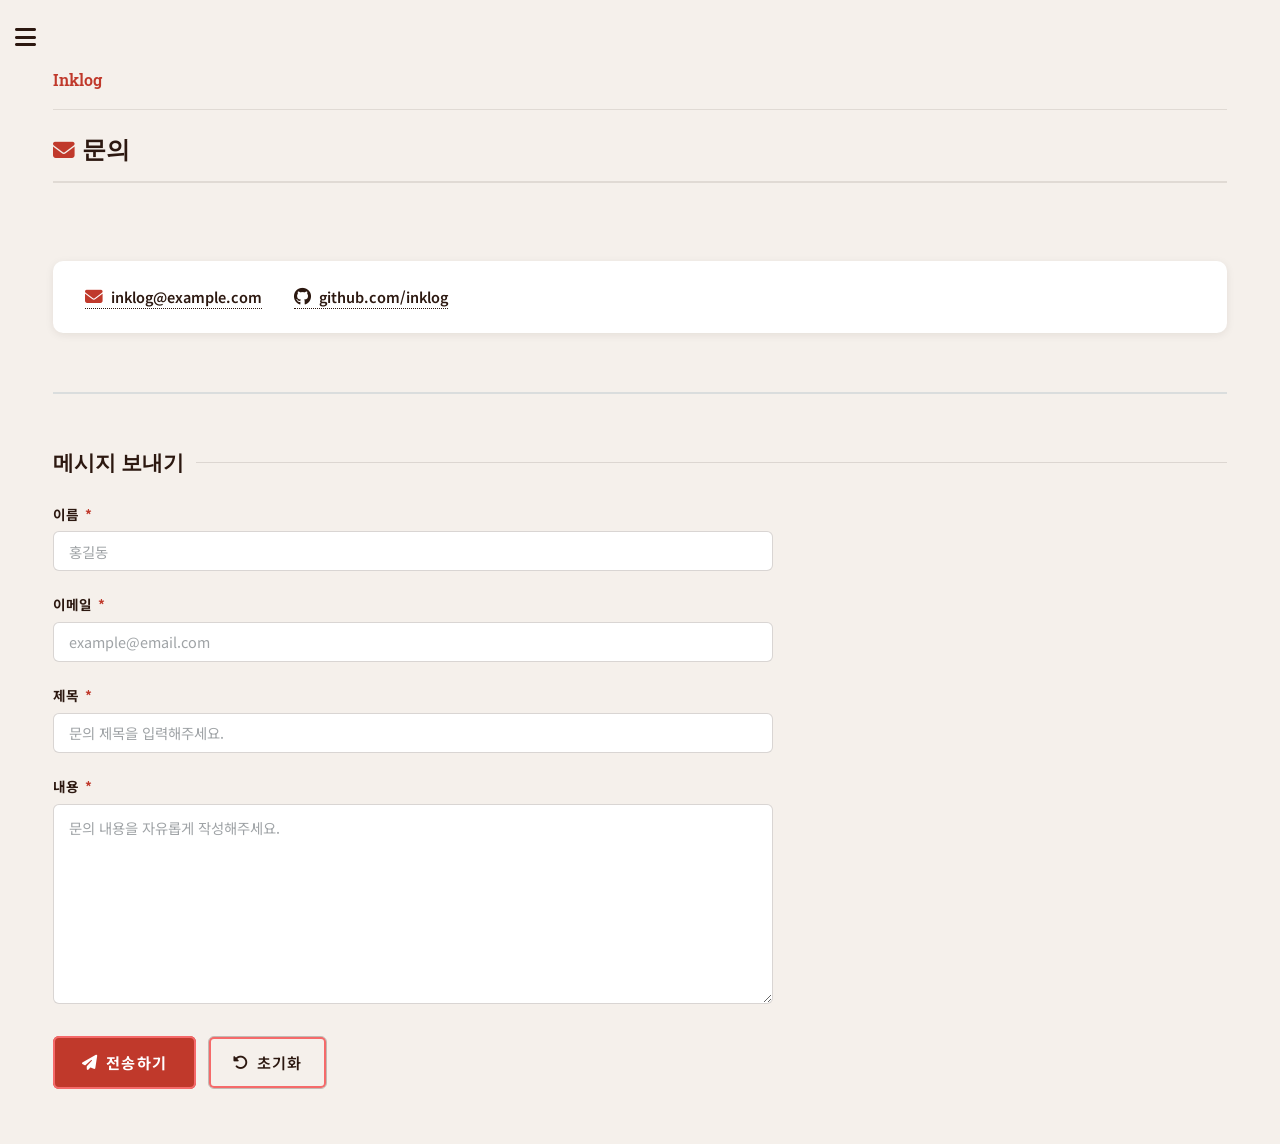
==== contact.html @ 24d281d2 "Initial commit" ====
<!DOCTYPE HTML>
<html lang="ko">
<head>
  <title>문의 — Inklog</title>
  <meta charset="utf-8" />
  <meta name="viewport" content="width=device-width, initial-scale=1" />
  <meta name="description" content="Inklog에 대한 문의나 의견을 보내주세요." />
  <link rel="icon" type="image/svg+xml" href="images/favicon.svg" />
  <link rel="stylesheet" href="assets/css/main.css" />
  <link rel="stylesheet" href="assets/css/fontawesome-all.min.css" />
  <link rel="stylesheet" href="https://cdnjs.cloudflare.com/ajax/libs/font-awesome/6.5.1/css/all.min.css" crossorigin="anonymous" referrerpolicy="no-referrer" />
  <link rel="stylesheet" href="assets/css/custom.css" />
</head>
<body class="is-preload">

  <div id="wrapper">

    <!-- Main -->
    <div id="main">
      <div class="inner">

        <!-- Header -->
        <header id="header">
          <a href="index.html" class="logo"><strong>Inklog</strong></a>
          <ul class="icons">
            <li><a href="write.html" class="icon solid fa-pen-to-square" title="감상문 쓰기"><span class="label">글쓰기</span></a></li>
          </ul>
        </header>

        <!-- Page title -->
        <div class="page-title-bar">
          <h1><i class="fa-solid fa-envelope" aria-hidden="true"></i>문의</h1>
        </div>

        <!-- Contact links -->
        <section class="contact-links">
          <div class="contact-links-card">
            <a href="mailto:inklog@example.com">
              <i class="fa-solid fa-envelope" aria-hidden="true"></i>
              inklog@example.com
            </a>
            <a href="https://github.com/inklog" target="_blank" rel="noopener noreferrer">
              <i class="fa-brands fa-github" aria-hidden="true"></i>
              github.com/inklog
            </a>
          </div>
        </section>

        <!-- Contact form -->
        <section>
          <div class="section-heading">
            <h2>메시지 보내기</h2>
            <span class="section-line"></span>
          </div>

          <!-- Success message (hidden by default) -->
          <div class="contact-success" id="contact-success">
            <i class="fa-solid fa-circle-check"></i> 문의가 접수되었습니다. 빠른 시일 내에 답변 드리겠습니다.
          </div>

          <form id="contact-form" class="inklog-form" novalidate>

            <div class="form-group">
              <label for="c-name">이름 <span class="required">*</span></label>
              <input type="text" id="c-name" name="name" placeholder="홍길동" required />
            </div>

            <div class="form-group">
              <label for="c-email">이메일 <span class="required">*</span></label>
              <input type="text" id="c-email" name="email" placeholder="example@email.com" required />
            </div>

            <div class="form-group">
              <label for="c-subject">제목 <span class="required">*</span></label>
              <input type="text" id="c-subject" name="subject" placeholder="문의 제목을 입력해주세요." required />
            </div>

            <div class="form-group">
              <label for="c-message">내용 <span class="required">*</span></label>
              <textarea id="c-message" name="message" placeholder="문의 내용을 자유롭게 작성해주세요." required></textarea>
            </div>

            <div class="form-actions">
              <button type="submit" class="btn-primary">
                <i class="fa-solid fa-paper-plane"></i> 전송하기
              </button>
              <button type="reset" class="btn-secondary">
                <i class="fa-solid fa-rotate-left"></i> 초기화
              </button>
            </div>

          </form>
        </section>

      </div>
    </div>

    <!-- Sidebar -->
    <div id="sidebar">
      <div class="inner">

        <a href="index.html" class="inklog-logo">Ink<span>log</span></a>
        <span class="inklog-tagline">당신의 감상을, 잉크처럼 남기세요.</span>

        <nav id="menu">
          <header class="major"><h2>메뉴</h2></header>
          <ul>
            <li><a href="index.html"><i class="fa-solid fa-house"></i> 홈</a></li>
            <li><a href="list.html"><i class="fa-solid fa-list"></i> 전체 기록</a></li>
            <li>
              <span class="opener"><i class="fa-solid fa-layer-group"></i> 카테고리</span>
              <ul>
                <li><a href="list.html?category=movie"><i class="fa-solid fa-film"></i> 영화</a></li>
                <li><a href="list.html?category=book"><i class="fa-solid fa-book"></i> 책</a></li>
                <li><a href="list.html?category=webtoon"><i class="fa-solid fa-tablet"></i> 웹툰</a></li>
                <li><a href="list.html?category=etc"><i class="fa-solid fa-ellipsis"></i> 기타</a></li>
              </ul>
            </li>
            <li><a href="tag.html"><i class="fa-solid fa-tags"></i> 태그로 보기</a></li>
            <li><a href="gallery.html"><i class="fa-solid fa-images"></i> 갤러리</a></li>
            <li><a href="about.html"><i class="fa-solid fa-circle-info"></i> 소개</a></li>
            <li><a href="contact.html"><i class="fa-solid fa-envelope"></i> 문의</a></li>
          </ul>
        </nav>

        <section>
          <a href="write.html" class="button primary sidebar-write-btn">
            <i class="fa-solid fa-pen-nib" aria-hidden="true"></i> 새 감상문 쓰기
          </a>
        </section>

        <footer id="footer">
          <p class="copyright">&copy; Inklog. Design based on <a href="https://html5up.net">HTML5 UP</a>.</p>
        </footer>

      </div>
    </div>

  </div>

  <script src="assets/js/jquery.min.js"></script>
  <script src="assets/js/browser.min.js"></script>
  <script src="assets/js/breakpoints.min.js"></script>
  <script src="assets/js/util.js"></script>
  <script src="assets/js/main.js"></script>
  <script src="js/data.js"></script>
  <script src="js/app.js"></script>
  <script>
    document.getElementById('contact-form').addEventListener('submit', function(e) {
      e.preventDefault();
      var success = document.getElementById('contact-success');
      if (success) success.classList.add('show');
      this.reset();
      window.scrollTo({ top: 0, behavior: 'smooth' });
    });
  </script>
</body>
</html>
---- assets/css/main.css ----
@import url(fontawesome-all.min.css);
@import url("https://fonts.googleapis.com/css?family=Open+Sans:400,600,400italic,600italic|Roboto+Slab:400,700");
/*
	Editorial by HTML5 UP
	html5up.net | @ajlkn
	Free for personal and commercial use under the CCA 3.0 license (html5up.net/license)
*/
html, body, div, span, applet, object,
iframe, h1, h2, h3, h4, h5, h6, p, blockquote,
pre, a, abbr, acronym, address, big, cite,
code, del, dfn, em, img, ins, kbd, q, s, samp,
small, strike, strong, sub, sup, tt, var, b,
u, i, center, dl, dt, dd, ol, ul, li, fieldset,
form, label, legend, table, caption, tbody,
tfoot, thead, tr, th, td, article, aside,
canvas, details, embed, figure, figcaption,
footer, header, hgroup, menu, nav, output, ruby,
section, summary, time, mark, audio, video {
  margin: 0;
  padding: 0;
  border: 0;
  font-size: 100%;
  font: inherit;
  vertical-align: baseline; }

article, aside, details, figcaption, figure,
footer, header, hgroup, menu, nav, section {
  display: block; }

body {
  line-height: 1; }

ol, ul {
  list-style: none; }

blockquote, q {
  quotes: none; }
  blockquote:before, blockquote:after, q:before, q:after {
    content: '';
    content: none; }

table {
  border-collapse: collapse;
  border-spacing: 0; }

body {
  -webkit-text-size-adjust: none; }

mark {
  background-color: transparent;
  color: inherit; }

input::-moz-focus-inner {
  border: 0;
  padding: 0; }

input, select, textarea {
  -moz-appearance: none;
  -webkit-appearance: none;
  -ms-appearance: none;
  appearance: none; }

/* Basic */
@-ms-viewport {
  width: device-width; }

body {
  -ms-overflow-style: scrollbar; }

@media screen and (max-width: 480px) {
  html, body {
    min-width: 320px; } }

html {
  box-sizing: border-box; }

*, *:before, *:after {
  box-sizing: inherit; }

body {
  background: #ffffff; }
  body.is-preload *, body.is-preload *:before, body.is-preload *:after, body.is-resizing *, body.is-resizing *:before, body.is-resizing *:after {
    -moz-animation: none !important;
    -webkit-animation: none !important;
    -ms-animation: none !important;
    animation: none !important;
    -moz-transition: none !important;
    -webkit-transition: none !important;
    -ms-transition: none !important;
    transition: none !important; }

/* Type */
body, input, select, textarea {
  color: #7f888f;
  font-family: "Open Sans", sans-serif;
  font-size: 13pt;
  font-weight: 400;
  line-height: 1.65; }
  @media screen and (max-width: 1680px) {
    body, input, select, textarea {
      font-size: 11pt; } }
  @media screen and (max-width: 1280px) {
    body, input, select, textarea {
      font-size: 10pt; } }
  @media screen and (max-width: 360px) {
    body, input, select, textarea {
      font-size: 9pt; } }

a {
  -moz-transition: color 0.2s ease-in-out, border-bottom-color 0.2s ease-in-out;
  -webkit-transition: color 0.2s ease-in-out, border-bottom-color 0.2s ease-in-out;
  -ms-transition: color 0.2s ease-in-out, border-bottom-color 0.2s ease-in-out;
  transition: color 0.2s ease-in-out, border-bottom-color 0.2s ease-in-out;
  border-bottom: dotted 1px;
  color: #f56a6a;
  text-decoration: none; }
  a:hover {
    border-bottom-color: #f56a6a;
    color: #f56a6a !important; }
    a:hover strong {
      color: inherit; }

strong, b {
  color: #3d4449;
  font-weight: 600; }

em, i {
  font-style: italic; }

p {
  margin: 0 0 2em 0; }

h1, h2, h3, h4, h5, h6 {
  color: #3d4449;
  font-family: "Roboto Slab", serif;
  font-weight: 700;
  line-height: 1.5;
  margin: 0 0 1em 0; }
  h1 a, h2 a, h3 a, h4 a, h5 a, h6 a {
    color: inherit;
    text-decoration: none;
    border-bottom: 0; }

h1 {
  font-size: 4em;
  margin: 0 0 0.5em 0;
  line-height: 1.3; }

h2 {
  font-size: 1.75em; }

h3 {
  font-size: 1.25em; }

h4 {
  font-size: 1.1em; }

h5 {
  font-size: 0.9em; }

h6 {
  font-size: 0.7em; }

@media screen and (max-width: 1680px) {
  h1 {
    font-size: 3.5em; } }

@media screen and (max-width: 980px) {
  h1 {
    font-size: 3.25em; } }

@media screen and (max-width: 736px) {
  h1 {
    font-size: 2em;
    line-height: 1.4; }
  h2 {
    font-size: 1.5em; } }

sub {
  font-size: 0.8em;
  position: relative;
  top: 0.5em; }

sup {
  font-size: 0.8em;
  position: relative;
  top: -0.5em; }

blockquote {
  border-left: solid 3px rgba(210, 215, 217, 0.75);
  font-style: italic;
  margin: 0 0 2em 0;
  padding: 0.5em 0 0.5em 2em; }

code {
  background: rgba(230, 235, 237, 0.25);
  border-radius: 0.375em;
  border: solid 1px rgba(210, 215, 217, 0.75);
  font-family: "Courier New", monospace;
  font-size: 0.9em;
  margin: 0 0.25em;
  padding: 0.25em 0.65em; }

pre {
  -webkit-overflow-scrolling: touch;
  font-family: "Courier New", monospace;
  font-size: 0.9em;
  margin: 0 0 2em 0; }
  pre code {
    display: block;
    line-height: 1.75;
    padding: 1em 1.5em;
    overflow-x: auto; }

hr {
  border: 0;
  border-bottom: solid 1px rgba(210, 215, 217, 0.75);
  margin: 2em 0; }
  hr.major {
    margin: 3em 0; }

.align-left {
  text-align: left; }

.align-center {
  text-align: center; }

.align-right {
  text-align: right; }

/* Row */
.row {
  display: flex;
  flex-wrap: wrap;
  box-sizing: border-box;
  align-items: stretch; }
  .row > * {
    box-sizing: border-box; }
  .row.gtr-uniform > * > :last-child {
    margin-bottom: 0; }
  .row.aln-left {
    justify-content: flex-start; }
  .row.aln-center {
    justify-content: center; }
  .row.aln-right {
    justify-content: flex-end; }
  .row.aln-top {
    align-items: flex-start; }
  .row.aln-middle {
    align-items: center; }
  .row.aln-bottom {
    align-items: flex-end; }
  .row > .imp {
    order: -1; }
  .row > .col-1 {
    width: 8.33333%; }
  .row > .off-1 {
    margin-left: 8.33333%; }
  .row > .col-2 {
    width: 16.66667%; }
  .row > .off-2 {
    margin-left: 16.66667%; }
  .row > .col-3 {
    width: 25%; }
  .row > .off-3 {
    margin-left: 25%; }
  .row > .col-4 {
    width: 33.33333%; }
  .row > .off-4 {
    margin-left: 33.33333%; }
  .row > .col-5 {
    width: 41.66667%; }
  .row > .off-5 {
    margin-left: 41.66667%; }
  .row > .col-6 {
    width: 50%; }
  .row > .off-6 {
    margin-left: 50%; }
  .row > .col-7 {
    width: 58.33333%; }
  .row > .off-7 {
    margin-left: 58.33333%; }
  .row > .col-8 {
    width: 66.66667%; }
  .row > .off-8 {
    margin-left: 66.66667%; }
  .row > .col-9 {
    width: 75%; }
  .row > .off-9 {
    margin-left: 75%; }
  .row > .col-10 {
    width: 83.33333%; }
  .row > .off-10 {
    margin-left: 83.33333%; }
  .row > .col-11 {
    width: 91.66667%; }
  .row > .off-11 {
    margin-left: 91.66667%; }
  .row > .col-12 {
    width: 100%; }
  .row > .off-12 {
    margin-left: 100%; }
  .row.gtr-0 {
    margin-top: 0;
    margin-left: 0em; }
    .row.gtr-0 > * {
      padding: 0 0 0 0em; }
    .row.gtr-0.gtr-uniform {
      margin-top: 0em; }
      .row.gtr-0.gtr-uniform > * {
        padding-top: 0em; }
  .row.gtr-25 {
    margin-top: 0;
    margin-left: -0.375em; }
    .row.gtr-25 > * {
      padding: 0 0 0 0.375em; }
    .row.gtr-25.gtr-uniform {
      margin-top: -0.375em; }
      .row.gtr-25.gtr-uniform > * {
        padding-top: 0.375em; }
  .row.gtr-50 {
    margin-top: 0;
    margin-left: -0.75em; }
    .row.gtr-50 > * {
      padding: 0 0 0 0.75em; }
    .row.gtr-50.gtr-uniform {
      margin-top: -0.75em; }
      .row.gtr-50.gtr-uniform > * {
        padding-top: 0.75em; }
  .row {
    margin-top: 0;
    margin-left: -1.5em; }
    .row > * {
      padding: 0 0 0 1.5em; }
    .row.gtr-uniform {
      margin-top: -1.5em; }
      .row.gtr-uniform > * {
        padding-top: 1.5em; }
  .row.gtr-150 {
    margin-top: 0;
    margin-left: -2.25em; }
    .row.gtr-150 > * {
      padding: 0 0 0 2.25em; }
    .row.gtr-150.gtr-uniform {
      margin-top: -2.25em; }
      .row.gtr-150.gtr-uniform > * {
        padding-top: 2.25em; }
  .row.gtr-200 {
    margin-top: 0;
    margin-left: -3em; }
    .row.gtr-200 > * {
      padding: 0 0 0 3em; }
    .row.gtr-200.gtr-uniform {
      margin-top: -3em; }
      .row.gtr-200.gtr-uniform > * {
        padding-top: 3em; }
  @media screen and (max-width: 1680px) {
    .row {
      display: flex;
      flex-wrap: wrap;
      box-sizing: border-box;
      align-items: stretch; }
      .row > * {
        box-sizing: border-box; }
      .row.gtr-uniform > * > :last-child {
        margin-bottom: 0; }
      .row.aln-left {
        justify-content: flex-start; }
      .row.aln-center {
        justify-content: center; }
      .row.aln-right {
        justify-content: flex-end; }
      .row.aln-top {
        align-items: flex-start; }
      .row.aln-middle {
        align-items: center; }
      .row.aln-bottom {
        align-items: flex-end; }
      .row > .imp-xlarge {
        order: -1; }
      .row > .col-1-xlarge {
        width: 8.33333%; }
      .row > .off-1-xlarge {
        margin-left: 8.33333%; }
      .row > .col-2-xlarge {
        width: 16.66667%; }
      .row > .off-2-xlarge {
        margin-left: 16.66667%; }
      .row > .col-3-xlarge {
        width: 25%; }
      .row > .off-3-xlarge {
        margin-left: 25%; }
      .row > .col-4-xlarge {
        width: 33.33333%; }
      .row > .off-4-xlarge {
        margin-left: 33.33333%; }
      .row > .col-5-xlarge {
        width: 41.66667%; }
      .row > .off-5-xlarge {
        margin-left: 41.66667%; }
      .row > .col-6-xlarge {
        width: 50%; }
      .row > .off-6-xlarge {
        margin-left: 50%; }
      .row > .col-7-xlarge {
        width: 58.33333%; }
      .row > .off-7-xlarge {
        margin-left: 58.33333%; }
      .row > .col-8-xlarge {
        width: 66.66667%; }
      .row > .off-8-xlarge {
        margin-left: 66.66667%; }
      .row > .col-9-xlarge {
        width: 75%; }
      .row > .off-9-xlarge {
        margin-left: 75%; }
      .row > .col-10-xlarge {
        width: 83.33333%; }
      .row > .off-10-xlarge {
        margin-left: 83.33333%; }
      .row > .col-11-xlarge {
        width: 91.66667%; }
      .row > .off-11-xlarge {
        margin-left: 91.66667%; }
      .row > .col-12-xlarge {
        width: 100%; }
      .row > .off-12-xlarge {
        margin-left: 100%; }
      .row.gtr-0 {
        margin-top: 0;
        margin-left: 0em; }
        .row.gtr-0 > * {
          padding: 0 0 0 0em; }
        .row.gtr-0.gtr-uniform {
          margin-top: 0em; }
          .row.gtr-0.gtr-uniform > * {
            padding-top: 0em; }
      .row.gtr-25 {
        margin-top: 0;
        margin-left: -0.375em; }
        .row.gtr-25 > * {
          padding: 0 0 0 0.375em; }
        .row.gtr-25.gtr-uniform {
          margin-top: -0.375em; }
          .row.gtr-25.gtr-uniform > * {
            padding-top: 0.375em; }
      .row.gtr-50 {
        margin-top: 0;
        margin-left: -0.75em; }
        .row.gtr-50 > * {
          padding: 0 0 0 0.75em; }
        .row.gtr-50.gtr-uniform {
          margin-top: -0.75em; }
          .row.gtr-50.gtr-uniform > * {
            padding-top: 0.75em; }
      .row {
        margin-top: 0;
        margin-left: -1.5em; }
        .row > * {
          padding: 0 0 0 1.5em; }
        .row.gtr-uniform {
          margin-top: -1.5em; }
          .row.gtr-uniform > * {
            padding-top: 1.5em; }
      .row.gtr-150 {
        margin-top: 0;
        margin-left: -2.25em; }
        .row.gtr-150 > * {
          padding: 0 0 0 2.25em; }
        .row.gtr-150.gtr-uniform {
          margin-top: -2.25em; }
          .row.gtr-150.gtr-uniform > * {
            padding-top: 2.25em; }
      .row.gtr-200 {
        margin-top: 0;
        margin-left: -3em; }
        .row.gtr-200 > * {
          padding: 0 0 0 3em; }
        .row.gtr-200.gtr-uniform {
          margin-top: -3em; }
          .row.gtr-200.gtr-uniform > * {
            padding-top: 3em; } }
  @media screen and (max-width: 1280px) {
    .row {
      display: flex;
      flex-wrap: wrap;
      box-sizing: border-box;
      align-items: stretch; }
      .row > * {
        box-sizing: border-box; }
      .row.gtr-uniform > * > :last-child {
        margin-bottom: 0; }
      .row.aln-left {
        justify-content: flex-start; }
      .row.aln-center {
        justify-content: center; }
      .row.aln-right {
        justify-content: flex-end; }
      .row.aln-top {
        align-items: flex-start; }
      .row.aln-middle {
        align-items: center; }
      .row.aln-bottom {
        align-items: flex-end; }
      .row > .imp-large {
        order: -1; }
      .row > .col-1-large {
        width: 8.33333%; }
      .row > .off-1-large {
        margin-left: 8.33333%; }
      .row > .col-2-large {
        width: 16.66667%; }
      .row > .off-2-large {
        margin-left: 16.66667%; }
      .row > .col-3-large {
        width: 25%; }
      .row > .off-3-large {
        margin-left: 25%; }
      .row > .col-4-large {
        width: 33.33333%; }
      .row > .off-4-large {
        margin-left: 33.33333%; }
      .row > .col-5-large {
        width: 41.66667%; }
      .row > .off-5-large {
        margin-left: 41.66667%; }
      .row > .col-6-large {
        width: 50%; }
      .row > .off-6-large {
        margin-left: 50%; }
      .row > .col-7-large {
        width: 58.33333%; }
      .row > .off-7-large {
        margin-left: 58.33333%; }
      .row > .col-8-large {
        width: 66.66667%; }
      .row > .off-8-large {
        margin-left: 66.66667%; }
      .row > .col-9-large {
        width: 75%; }
      .row > .off-9-large {
        margin-left: 75%; }
      .row > .col-10-large {
        width: 83.33333%; }
      .row > .off-10-large {
        margin-left: 83.33333%; }
      .row > .col-11-large {
        width: 91.66667%; }
      .row > .off-11-large {
        margin-left: 91.66667%; }
      .row > .col-12-large {
        width: 100%; }
      .row > .off-12-large {
        margin-left: 100%; }
      .row.gtr-0 {
        margin-top: 0;
        margin-left: 0em; }
        .row.gtr-0 > * {
          padding: 0 0 0 0em; }
        .row.gtr-0.gtr-uniform {
          margin-top: 0em; }
          .row.gtr-0.gtr-uniform > * {
            padding-top: 0em; }
      .row.gtr-25 {
        margin-top: 0;
        margin-left: -0.375em; }
        .row.gtr-25 > * {
          padding: 0 0 0 0.375em; }
        .row.gtr-25.gtr-uniform {
          margin-top: -0.375em; }
          .row.gtr-25.gtr-uniform > * {
            padding-top: 0.375em; }
      .row.gtr-50 {
        margin-top: 0;
        margin-left: -0.75em; }
        .row.gtr-50 > * {
          padding: 0 0 0 0.75em; }
        .row.gtr-50.gtr-uniform {
          margin-top: -0.75em; }
          .row.gtr-50.gtr-uniform > * {
            padding-top: 0.75em; }
      .row {
        margin-top: 0;
        margin-left: -1.5em; }
        .row > * {
          padding: 0 0 0 1.5em; }
        .row.gtr-uniform {
          margin-top: -1.5em; }
          .row.gtr-uniform > * {
            padding-top: 1.5em; }
      .row.gtr-150 {
        margin-top: 0;
        margin-left: -2.25em; }
        .row.gtr-150 > * {
          padding: 0 0 0 2.25em; }
        .row.gtr-150.gtr-uniform {
          margin-top: -2.25em; }
          .row.gtr-150.gtr-uniform > * {
            padding-top: 2.25em; }
      .row.gtr-200 {
        margin-top: 0;
        margin-left: -3em; }
        .row.gtr-200 > * {
          padding: 0 0 0 3em; }
        .row.gtr-200.gtr-uniform {
          margin-top: -3em; }
          .row.gtr-200.gtr-uniform > * {
            padding-top: 3em; } }
  @media screen and (max-width: 980px) {
    .row {
      display: flex;
      flex-wrap: wrap;
      box-sizing: border-box;
      align-items: stretch; }
      .row > * {
        box-sizing: border-box; }
      .row.gtr-uniform > * > :last-child {
        margin-bottom: 0; }
      .row.aln-left {
        justify-content: flex-start; }
      .row.aln-center {
        justify-content: center; }
      .row.aln-right {
        justify-content: flex-end; }
      .row.aln-top {
        align-items: flex-start; }
      .row.aln-middle {
        align-items: center; }
      .row.aln-bottom {
        align-items: flex-end; }
      .row > .imp-medium {
        order: -1; }
      .row > .col-1-medium {
        width: 8.33333%; }
      .row > .off-1-medium {
        margin-left: 8.33333%; }
      .row > .col-2-medium {
        width: 16.66667%; }
      .row > .off-2-medium {
        margin-left: 16.66667%; }
      .row > .col-3-medium {
        width: 25%; }
      .row > .off-3-medium {
        margin-left: 25%; }
      .row > .col-4-medium {
        width: 33.33333%; }
      .row > .off-4-medium {
        margin-left: 33.33333%; }
      .row > .col-5-medium {
        width: 41.66667%; }
      .row > .off-5-medium {
        margin-left: 41.66667%; }
      .row > .col-6-medium {
        width: 50%; }
      .row > .off-6-medium {
        margin-left: 50%; }
      .row > .col-7-medium {
        width: 58.33333%; }
      .row > .off-7-medium {
        margin-left: 58.33333%; }
      .row > .col-8-medium {
        width: 66.66667%; }
      .row > .off-8-medium {
        margin-left: 66.66667%; }
      .row > .col-9-medium {
        width: 75%; }
      .row > .off-9-medium {
        margin-left: 75%; }
      .row > .col-10-medium {
        width: 83.33333%; }
      .row > .off-10-medium {
        margin-left: 83.33333%; }
      .row > .col-11-medium {
        width: 91.66667%; }
      .row > .off-11-medium {
        margin-left: 91.66667%; }
      .row > .col-12-medium {
        width: 100%; }
      .row > .off-12-medium {
        margin-left: 100%; }
      .row.gtr-0 {
        margin-top: 0;
        margin-left: 0em; }
        .row.gtr-0 > * {
          padding: 0 0 0 0em; }
        .row.gtr-0.gtr-uniform {
          margin-top: 0em; }
          .row.gtr-0.gtr-uniform > * {
            padding-top: 0em; }
      .row.gtr-25 {
        margin-top: 0;
        margin-left: -0.375em; }
        .row.gtr-25 > * {
          padding: 0 0 0 0.375em; }
        .row.gtr-25.gtr-uniform {
          margin-top: -0.375em; }
          .row.gtr-25.gtr-uniform > * {
            padding-top: 0.375em; }
      .row.gtr-50 {
        margin-top: 0;
        margin-left: -0.75em; }
        .row.gtr-50 > * {
          padding: 0 0 0 0.75em; }
        .row.gtr-50.gtr-uniform {
          margin-top: -0.75em; }
          .row.gtr-50.gtr-uniform > * {
            padding-top: 0.75em; }
      .row {
        margin-top: 0;
        margin-left: -1.5em; }
        .row > * {
          padding: 0 0 0 1.5em; }
        .row.gtr-uniform {
          margin-top: -1.5em; }
          .row.gtr-uniform > * {
            padding-top: 1.5em; }
      .row.gtr-150 {
        margin-top: 0;
        margin-left: -2.25em; }
        .row.gtr-150 > * {
          padding: 0 0 0 2.25em; }
        .row.gtr-150.gtr-uniform {
          margin-top: -2.25em; }
          .row.gtr-150.gtr-uniform > * {
            padding-top: 2.25em; }
      .row.gtr-200 {
        margin-top: 0;
        margin-left: -3em; }
        .row.gtr-200 > * {
          padding: 0 0 0 3em; }
        .row.gtr-200.gtr-uniform {
          margin-top: -3em; }
          .row.gtr-200.gtr-uniform > * {
            padding-top: 3em; } }
  @media screen and (max-width: 736px) {
    .row {
      display: flex;
      flex-wrap: wrap;
      box-sizing: border-box;
      align-items: stretch; }
      .row > * {
        box-sizing: border-box; }
      .row.gtr-uniform > * > :last-child {
        margin-bottom: 0; }
      .row.aln-left {
        justify-content: flex-start; }
      .row.aln-center {
        justify-content: center; }
      .row.aln-right {
        justify-content: flex-end; }
      .row.aln-top {
        align-items: flex-start; }
      .row.aln-middle {
        align-items: center; }
      .row.aln-bottom {
        align-items: flex-end; }
      .row > .imp-small {
        order: -1; }
      .row > .col-1-small {
        width: 8.33333%; }
      .row > .off-1-small {
        margin-left: 8.33333%; }
      .row > .col-2-small {
        width: 16.66667%; }
      .row > .off-2-small {
        margin-left: 16.66667%; }
      .row > .col-3-small {
        width: 25%; }
      .row > .off-3-small {
        margin-left: 25%; }
      .row > .col-4-small {
        width: 33.33333%; }
      .row > .off-4-small {
        margin-left: 33.33333%; }
      .row > .col-5-small {
        width: 41.66667%; }
      .row > .off-5-small {
        margin-left: 41.66667%; }
      .row > .col-6-small {
        width: 50%; }
      .row > .off-6-small {
        margin-left: 50%; }
      .row > .col-7-small {
        width: 58.33333%; }
      .row > .off-7-small {
        margin-left: 58.33333%; }
      .row > .col-8-small {
        width: 66.66667%; }
      .row > .off-8-small {
        margin-left: 66.66667%; }
      .row > .col-9-small {
        width: 75%; }
      .row > .off-9-small {
        margin-left: 75%; }
      .row > .col-10-small {
        width: 83.33333%; }
      .row > .off-10-small {
        margin-left: 83.33333%; }
      .row > .col-11-small {
        width: 91.66667%; }
      .row > .off-11-small {
        margin-left: 91.66667%; }
      .row > .col-12-small {
        width: 100%; }
      .row > .off-12-small {
        margin-left: 100%; }
      .row.gtr-0 {
        margin-top: 0;
        margin-left: 0em; }
        .row.gtr-0 > * {
          padding: 0 0 0 0em; }
        .row.gtr-0.gtr-uniform {
          margin-top: 0em; }
          .row.gtr-0.gtr-uniform > * {
            padding-top: 0em; }
      .row.gtr-25 {
        margin-top: 0;
        margin-left: -0.375em; }
        .row.gtr-25 > * {
          padding: 0 0 0 0.375em; }
        .row.gtr-25.gtr-uniform {
          margin-top: -0.375em; }
          .row.gtr-25.gtr-uniform > * {
            padding-top: 0.375em; }
      .row.gtr-50 {
        margin-top: 0;
        margin-left: -0.75em; }
        .row.gtr-50 > * {
          padding: 0 0 0 0.75em; }
        .row.gtr-50.gtr-uniform {
          margin-top: -0.75em; }
          .row.gtr-50.gtr-uniform > * {
            padding-top: 0.75em; }
      .row {
        margin-top: 0;
        margin-left: -1.5em; }
        .row > * {
          padding: 0 0 0 1.5em; }
        .row.gtr-uniform {
          margin-top: -1.5em; }
          .row.gtr-uniform > * {
            padding-top: 1.5em; }
      .row.gtr-150 {
        margin-top: 0;
        margin-left: -2.25em; }
        .row.gtr-150 > * {
          padding: 0 0 0 2.25em; }
        .row.gtr-150.gtr-uniform {
          margin-top: -2.25em; }
          .row.gtr-150.gtr-uniform > * {
            padding-top: 2.25em; }
      .row.gtr-200 {
        margin-top: 0;
        margin-left: -3em; }
        .row.gtr-200 > * {
          padding: 0 0 0 3em; }
        .row.gtr-200.gtr-uniform {
          margin-top: -3em; }
          .row.gtr-200.gtr-uniform > * {
            padding-top: 3em; } }
  @media screen and (max-width: 480px) {
    .row {
      display: flex;
      flex-wrap: wrap;
      box-sizing: border-box;
      align-items: stretch; }
      .row > * {
        box-sizing: border-box; }
      .row.gtr-uniform > * > :last-child {
        margin-bottom: 0; }
      .row.aln-left {
        justify-content: flex-start; }
      .row.aln-center {
        justify-content: center; }
      .row.aln-right {
        justify-content: flex-end; }
      .row.aln-top {
        align-items: flex-start; }
      .row.aln-middle {
        align-items: center; }
      .row.aln-bottom {
        align-items: flex-end; }
      .row > .imp-xsmall {
        order: -1; }
      .row > .col-1-xsmall {
        width: 8.33333%; }
      .row > .off-1-xsmall {
        margin-left: 8.33333%; }
      .row > .col-2-xsmall {
        width: 16.66667%; }
      .row > .off-2-xsmall {
        margin-left: 16.66667%; }
      .row > .col-3-xsmall {
        width: 25%; }
      .row > .off-3-xsmall {
        margin-left: 25%; }
      .row > .col-4-xsmall {
        width: 33.33333%; }
      .row > .off-4-xsmall {
        margin-left: 33.33333%; }
      .row > .col-5-xsmall {
        width: 41.66667%; }
      .row > .off-5-xsmall {
        margin-left: 41.66667%; }
      .row > .col-6-xsmall {
        width: 50%; }
      .row > .off-6-xsmall {
        margin-left: 50%; }
      .row > .col-7-xsmall {
        width: 58.33333%; }
      .row > .off-7-xsmall {
        margin-left: 58.33333%; }
      .row > .col-8-xsmall {
        width: 66.66667%; }
      .row > .off-8-xsmall {
        margin-left: 66.66667%; }
      .row > .col-9-xsmall {
        width: 75%; }
      .row > .off-9-xsmall {
        margin-left: 75%; }
      .row > .col-10-xsmall {
        width: 83.33333%; }
      .row > .off-10-xsmall {
        margin-left: 83.33333%; }
      .row > .col-11-xsmall {
        width: 91.66667%; }
      .row > .off-11-xsmall {
        margin-left: 91.66667%; }
      .row > .col-12-xsmall {
        width: 100%; }
      .row > .off-12-xsmall {
        margin-left: 100%; }
      .row.gtr-0 {
        margin-top: 0;
        margin-left: 0em; }
        .row.gtr-0 > * {
          padding: 0 0 0 0em; }
        .row.gtr-0.gtr-uniform {
          margin-top: 0em; }
          .row.gtr-0.gtr-uniform > * {
            padding-top: 0em; }
      .row.gtr-25 {
        margin-top: 0;
        margin-left: -0.375em; }
        .row.gtr-25 > * {
          padding: 0 0 0 0.375em; }
        .row.gtr-25.gtr-uniform {
          margin-top: -0.375em; }
          .row.gtr-25.gtr-uniform > * {
            padding-top: 0.375em; }
      .row.gtr-50 {
        margin-top: 0;
        margin-left: -0.75em; }
        .row.gtr-50 > * {
          padding: 0 0 0 0.75em; }
        .row.gtr-50.gtr-uniform {
          margin-top: -0.75em; }
          .row.gtr-50.gtr-uniform > * {
            padding-top: 0.75em; }
      .row {
        margin-top: 0;
        margin-left: -1.5em; }
        .row > * {
          padding: 0 0 0 1.5em; }
        .row.gtr-uniform {
          margin-top: -1.5em; }
          .row.gtr-uniform > * {
            padding-top: 1.5em; }
      .row.gtr-150 {
        margin-top: 0;
        margin-left: -2.25em; }
        .row.gtr-150 > * {
          padding: 0 0 0 2.25em; }
        .row.gtr-150.gtr-uniform {
          margin-top: -2.25em; }
          .row.gtr-150.gtr-uniform > * {
            padding-top: 2.25em; }
      .row.gtr-200 {
        margin-top: 0;
        margin-left: -3em; }
        .row.gtr-200 > * {
          padding: 0 0 0 3em; }
        .row.gtr-200.gtr-uniform {
          margin-top: -3em; }
          .row.gtr-200.gtr-uniform > * {
            padding-top: 3em; } }

/* Section/Article */
section.special, article.special {
  text-align: center; }

header p {
  font-family: "Roboto Slab", serif;
  font-size: 1em;
  font-weight: 400;
  letter-spacing: 0.075em;
  margin-top: -0.5em;
  text-transform: uppercase; }

header.major > :last-child {
  border-bottom: solid 3px #f56a6a;
  display: inline-block;
  margin: 0 0 2em 0;
  padding: 0 0.75em 0.5em 0; }

header.main > :last-child {
  margin: 0 0 1em 0; }

/* Form */
form {
  margin: 0 0 2em 0; }

label {
  color: #3d4449;
  display: block;
  font-size: 0.9em;
  font-weight: 600;
  margin: 0 0 1em 0; }

input[type="text"],
input[type="password"],
input[type="email"],
input[type="tel"],
input[type="search"],
input[type="url"],
select,
textarea {
  -moz-appearance: none;
  -webkit-appearance: none;
  -ms-appearance: none;
  appearance: none;
  background: #ffffff;
  border-radius: 0.375em;
  border: none;
  border: solid 1px rgba(210, 215, 217, 0.75);
  color: inherit;
  display: block;
  outline: 0;
  padding: 0 1em;
  text-decoration: none;
  width: 100%; }
  input[type="text"]:invalid,
  input[type="password"]:invalid,
  input[type="email"]:invalid,
  input[type="tel"]:invalid,
  input[type="search"]:invalid,
  input[type="url"]:invalid,
  select:invalid,
  textarea:invalid {
    box-shadow: none; }
  input[type="text"]:focus,
  input[type="password"]:focus,
  input[type="email"]:focus,
  input[type="tel"]:focus,
  input[type="search"]:focus,
  input[type="url"]:focus,
  select:focus,
  textarea:focus {
    border-color: #f56a6a;
    box-shadow: 0 0 0 1px #f56a6a; }

select {
  background-image: url("data:image/svg+xml;charset=utf8,%3Csvg xmlns='http://www.w3.org/2000/svg' width='40' height='40' preserveAspectRatio='none' viewBox='0 0 40 40'%3E%3Cpath d='M9.4,12.3l10.4,10.4l10.4-10.4c0.2-0.2,0.5-0.4,0.9-0.4c0.3,0,0.6,0.1,0.9,0.4l3.3,3.3c0.2,0.2,0.4,0.5,0.4,0.9 c0,0.4-0.1,0.6-0.4,0.9L20.7,31.9c-0.2,0.2-0.5,0.4-0.9,0.4c-0.3,0-0.6-0.1-0.9-0.4L4.3,17.3c-0.2-0.2-0.4-0.5-0.4-0.9 c0-0.4,0.1-0.6,0.4-0.9l3.3-3.3c0.2-0.2,0.5-0.4,0.9-0.4S9.1,12.1,9.4,12.3z' fill='rgba(210, 215, 217, 0.75)' /%3E%3C/svg%3E");
  background-size: 1.25em;
  background-repeat: no-repeat;
  background-position: calc(100% - 1em) center;
  height: 2.75em;
  padding-right: 2.75em;
  text-overflow: ellipsis; }
  select option {
    color: #3d4449;
    background: #ffffff; }
  select:focus::-ms-value {
    background-color: transparent; }
  select::-ms-expand {
    display: none; }

input[type="text"],
input[type="password"],
input[type="email"],
input[type="tel"],
input[type="search"],
input[type="url"],
select {
  height: 2.75em; }

textarea {
  padding: 0.75em 1em; }

input[type="checkbox"],
input[type="radio"] {
  -moz-appearance: none;
  -webkit-appearance: none;
  -ms-appearance: none;
  appearance: none;
  display: block;
  float: left;
  margin-right: -2em;
  opacity: 0;
  width: 1em;
  z-index: -1; }
  input[type="checkbox"] + label,
  input[type="radio"] + label {
    text-decoration: none;
    color: #7f888f;
    cursor: pointer;
    display: inline-block;
    font-size: 1em;
    font-weight: 400;
    padding-left: 2.4em;
    padding-right: 0.75em;
    position: relative; }
    input[type="checkbox"] + label:before,
    input[type="radio"] + label:before {
      -moz-osx-font-smoothing: grayscale;
      -webkit-font-smoothing: antialiased;
      display: inline-block;
      font-style: normal;
      font-variant: normal;
      text-rendering: auto;
      line-height: 1;
      text-transform: none !important;
      font-family: 'Font Awesome 5 Free';
      font-weight: 900; }
    input[type="checkbox"] + label:before,
    input[type="radio"] + label:before {
      background: #ffffff;
      border-radius: 0.375em;
      border: solid 1px rgba(210, 215, 217, 0.75);
      content: '';
      display: inline-block;
      font-size: 0.8em;
      height: 2.0625em;
      left: 0;
      line-height: 2.0625em;
      position: absolute;
      text-align: center;
      top: 0;
      width: 2.0625em; }
  input[type="checkbox"]:checked + label:before,
  input[type="radio"]:checked + label:before {
    background: #3d4449;
    border-color: #3d4449;
    color: #ffffff;
    content: '\f00c'; }
  input[type="checkbox"]:focus + label:before,
  input[type="radio"]:focus + label:before {
    border-color: #f56a6a;
    box-shadow: 0 0 0 1px #f56a6a; }

input[type="checkbox"] + label:before {
  border-radius: 0.375em; }

input[type="radio"] + label:before {
  border-radius: 100%; }

::-webkit-input-placeholder {
  color: #9fa3a6 !important;
  opacity: 1.0; }

:-moz-placeholder {
  color: #9fa3a6 !important;
  opacity: 1.0; }

::-moz-placeholder {
  color: #9fa3a6 !important;
  opacity: 1.0; }

:-ms-input-placeholder {
  color: #9fa3a6 !important;
  opacity: 1.0; }

/* Box */
.box {
  border-radius: 0.375em;
  border: solid 1px rgba(210, 215, 217, 0.75);
  margin-bottom: 2em;
  padding: 1.5em; }
  .box > :last-child,
  .box > :last-child > :last-child,
  .box > :last-child > :last-child > :last-child {
    margin-bottom: 0; }
  .box.alt {
    border: 0;
    border-radius: 0;
    padding: 0; }

/* Icon */
.icon {
  text-decoration: none;
  border-bottom: none;
  position: relative; }
  .icon:before {
    -moz-osx-font-smoothing: grayscale;
    -webkit-font-smoothing: antialiased;
    display: inline-block;
    font-style: normal;
    font-variant: normal;
    text-rendering: auto;
    line-height: 1;
    text-transform: none !important;
    font-family: 'Font Awesome 5 Free';
    font-weight: 400; }
  .icon > .label {
    display: none; }
  .icon:before {
    line-height: inherit; }
  .icon.solid:before {
    font-weight: 900; }
  .icon.brands:before {
    font-family: 'Font Awesome 5 Brands'; }

/* Image */
.image {
  border-radius: 0.375em;
  border: 0;
  display: inline-block;
  position: relative; }
  .image img {
    border-radius: 0.375em;
    display: block; }
  .image.left, .image.right {
    max-width: 40%; }
    .image.left img, .image.right img {
      width: 100%; }
  .image.left {
    float: left;
    padding: 0 1.5em 1em 0;
    top: 0.25em; }
  .image.right {
    float: right;
    padding: 0 0 1em 1.5em;
    top: 0.25em; }
  .image.fit {
    display: block;
    margin: 0 0 2em 0;
    width: 100%; }
    .image.fit img {
      width: 100%; }
  .image.main {
    display: block;
    margin: 0 0 3em 0;
    width: 100%; }
    .image.main img {
      width: 100%; }

a.image {
  overflow: hidden; }
  a.image img {
    -moz-transition: -moz-transform 0.2s ease;
    -webkit-transition: -webkit-transform 0.2s ease;
    -ms-transition: -ms-transform 0.2s ease;
    transition: transform 0.2s ease; }
  a.image:hover img {
    -moz-transform: scale(1.075);
    -webkit-transform: scale(1.075);
    -ms-transform: scale(1.075);
    transform: scale(1.075); }

/* List */
ol {
  list-style: decimal;
  margin: 0 0 2em 0;
  padding-left: 1.25em; }
  ol li {
    padding-left: 0.25em; }

ul {
  list-style: disc;
  margin: 0 0 2em 0;
  padding-left: 1em; }
  ul li {
    padding-left: 0.5em; }
  ul.alt {
    list-style: none;
    padding-left: 0; }
    ul.alt li {
      border-top: solid 1px rgba(210, 215, 217, 0.75);
      padding: 0.5em 0; }
      ul.alt li:first-child {
        border-top: 0;
        padding-top: 0; }

dl {
  margin: 0 0 2em 0; }
  dl dt {
    display: block;
    font-weight: 600;
    margin: 0 0 1em 0; }
  dl dd {
    margin-left: 2em; }

/* Actions */
ul.actions {
  display: -moz-flex;
  display: -webkit-flex;
  display: -ms-flex;
  display: flex;
  cursor: default;
  list-style: none;
  margin-left: -1em;
  padding-left: 0; }
  ul.actions li {
    padding: 0 0 0 1em;
    vertical-align: middle; }
  ul.actions.special {
    -moz-justify-content: center;
    -webkit-justify-content: center;
    -ms-justify-content: center;
    justify-content: center;
    width: 100%;
    margin-left: 0; }
    ul.actions.special li:first-child {
      padding-left: 0; }
  ul.actions.stacked {
    -moz-flex-direction: column;
    -webkit-flex-direction: column;
    -ms-flex-direction: column;
    flex-direction: column;
    margin-left: 0; }
    ul.actions.stacked li {
      padding: 1.3em 0 0 0; }
      ul.actions.stacked li:first-child {
        padding-top: 0; }
  ul.actions.fit {
    width: calc(100% + 1em); }
    ul.actions.fit li {
      -moz-flex-grow: 1;
      -webkit-flex-grow: 1;
      -ms-flex-grow: 1;
      flex-grow: 1;
      -moz-flex-shrink: 1;
      -webkit-flex-shrink: 1;
      -ms-flex-shrink: 1;
      flex-shrink: 1;
      width: 100%; }
      ul.actions.fit li > * {
        width: 100%; }
    ul.actions.fit.stacked {
      width: 100%; }

/* Icons */
ul.icons {
  cursor: default;
  list-style: none;
  padding-left: 0; }
  ul.icons li {
    display: inline-block;
    padding: 0 1em 0 0; }
    ul.icons li:last-child {
      padding-right: 0; }
    ul.icons li .icon {
      color: inherit; }
      ul.icons li .icon:before {
        font-size: 1.25em; }

/* Contact */
ul.contact {
  list-style: none;
  padding: 0; }
  ul.contact li {
    text-decoration: none;
    border-top: solid 1px rgba(210, 215, 217, 0.75);
    margin: 1.5em 0 0 0;
    padding: 1.5em 0 0 3em;
    position: relative; }
    ul.contact li:before {
      -moz-osx-font-smoothing: grayscale;
      -webkit-font-smoothing: antialiased;
      display: inline-block;
      font-style: normal;
      font-variant: normal;
      text-rendering: auto;
      line-height: 1;
      text-transform: none !important;
      font-family: 'Font Awesome 5 Free';
      font-weight: 400; }
    ul.contact li:before {
      color: #f56a6a;
      display: inline-block;
      font-size: 1.5em;
      height: 1.125em;
      left: 0;
      line-height: 1.125em;
      position: absolute;
      text-align: center;
      top: 1em;
      width: 1.5em; }
    ul.contact li:first-child {
      border-top: 0;
      margin-top: 0;
      padding-top: 0; }
      ul.contact li:first-child:before {
        top: 0; }
    ul.contact li a {
      color: inherit; }

/* Pagination */
ul.pagination {
  cursor: default;
  list-style: none;
  padding-left: 0; }
  ul.pagination li {
    display: inline-block;
    padding-left: 0;
    vertical-align: middle; }
    ul.pagination li > .page {
      -moz-transition: background-color 0.2s ease-in-out, color 0.2s ease-in-out;
      -webkit-transition: background-color 0.2s ease-in-out, color 0.2s ease-in-out;
      -ms-transition: background-color 0.2s ease-in-out, color 0.2s ease-in-out;
      transition: background-color 0.2s ease-in-out, color 0.2s ease-in-out;
      border-bottom: 0;
      border-radius: 0.375em;
      display: inline-block;
      font-size: 0.8em;
      font-weight: 600;
      height: 2em;
      line-height: 2em;
      margin: 0 0.125em;
      min-width: 2em;
      padding: 0 0.5em;
      text-align: center; }
      ul.pagination li > .page.active {
        background-color: #f56a6a;
        color: #ffffff !important; }
        ul.pagination li > .page.active:hover {
          background-color: #f67878; }
        ul.pagination li > .page.active:active {
          background-color: #f45c5c; }
    ul.pagination li:first-child {
      padding-right: 0.75em; }
    ul.pagination li:last-child {
      padding-left: 0.75em; }
  @media screen and (max-width: 480px) {
    ul.pagination li:nth-child(n+2):nth-last-child(n+2) {
      display: none; }
    ul.pagination li:first-child {
      padding-right: 0; } }

/* Table */
.table-wrapper {
  -webkit-overflow-scrolling: touch;
  overflow-x: auto; }

table {
  margin: 0 0 2em 0;
  width: 100%; }
  table tbody tr {
    border: solid 1px rgba(210, 215, 217, 0.75);
    border-left: 0;
    border-right: 0; }
    table tbody tr:nth-child(2n + 1) {
      background-color: rgba(230, 235, 237, 0.25); }
  table td {
    padding: 0.75em 0.75em; }
  table th {
    color: #3d4449;
    font-size: 0.9em;
    font-weight: 600;
    padding: 0 0.75em 0.75em 0.75em;
    text-align: left; }
  table thead {
    border-bottom: solid 2px rgba(210, 215, 217, 0.75); }
  table tfoot {
    border-top: solid 2px rgba(210, 215, 217, 0.75); }
  table.alt {
    border-collapse: separate; }
    table.alt tbody tr td {
      border: solid 1px rgba(210, 215, 217, 0.75);
      border-left-width: 0;
      border-top-width: 0; }
      table.alt tbody tr td:first-child {
        border-left-width: 1px; }
    table.alt tbody tr:first-child td {
      border-top-width: 1px; }
    table.alt thead {
      border-bottom: 0; }
    table.alt tfoot {
      border-top: 0; }

/* Button */
input[type="submit"],
input[type="reset"],
input[type="button"],
button,
.button {
  -moz-appearance: none;
  -webkit-appearance: none;
  -ms-appearance: none;
  appearance: none;
  -moz-transition: background-color 0.2s ease-in-out, color 0.2s ease-in-out;
  -webkit-transition: background-color 0.2s ease-in-out, color 0.2s ease-in-out;
  -ms-transition: background-color 0.2s ease-in-out, color 0.2s ease-in-out;
  transition: background-color 0.2s ease-in-out, color 0.2s ease-in-out;
  background-color: transparent;
  border-radius: 0.375em;
  border: 0;
  box-shadow: inset 0 0 0 2px #f56a6a;
  color: #f56a6a !important;
  cursor: pointer;
  display: inline-block;
  font-family: "Roboto Slab", serif;
  font-size: 0.8em;
  font-weight: 700;
  height: 3.5em;
  letter-spacing: 0.075em;
  line-height: 3.5em;
  padding: 0 2.25em;
  text-align: center;
  text-decoration: none;
  text-transform: uppercase;
  white-space: nowrap; }
  input[type="submit"]:hover,
  input[type="reset"]:hover,
  input[type="button"]:hover,
  button:hover,
  .button:hover {
    background-color: rgba(245, 106, 106, 0.05); }
  input[type="submit"]:active,
  input[type="reset"]:active,
  input[type="button"]:active,
  button:active,
  .button:active {
    background-color: rgba(245, 106, 106, 0.15); }
  input[type="submit"].icon:before,
  input[type="reset"].icon:before,
  input[type="button"].icon:before,
  button.icon:before,
  .button.icon:before {
    margin-right: 0.5em; }
  input[type="submit"].fit,
  input[type="reset"].fit,
  input[type="button"].fit,
  button.fit,
  .button.fit {
    width: 100%; }
  input[type="submit"].small,
  input[type="reset"].small,
  input[type="button"].small,
  button.small,
  .button.small {
    font-size: 0.6em; }
  input[type="submit"].large,
  input[type="reset"].large,
  input[type="button"].large,
  button.large,
  .button.large {
    font-size: 1em;
    height: 3.65em;
    line-height: 3.65em; }
  input[type="submit"].primary,
  input[type="reset"].primary,
  input[type="button"].primary,
  button.primary,
  .button.primary {
    background-color: #f56a6a;
    box-shadow: none;
    color: #ffffff !important; }
    input[type="submit"].primary:hover,
    input[type="reset"].primary:hover,
    input[type="button"].primary:hover,
    button.primary:hover,
    .button.primary:hover {
      background-color: #f67878; }
    input[type="submit"].primary:active,
    input[type="reset"].primary:active,
    input[type="button"].primary:active,
    button.primary:active,
    .button.primary:active {
      background-color: #f45c5c; }
  input[type="submit"].disabled, input[type="submit"]:disabled,
  input[type="reset"].disabled,
  input[type="reset"]:disabled,
  input[type="button"].disabled,
  input[type="button"]:disabled,
  button.disabled,
  button:disabled,
  .button.disabled,
  .button:disabled {
    pointer-events: none;
    opacity: 0.25; }

/* Mini Posts */
.mini-posts article {
  border-top: solid 1px rgba(210, 215, 217, 0.75);
  margin-top: 2em;
  padding-top: 2em; }
  .mini-posts article .image {
    display: block;
    margin: 0 0 1.5em 0; }
    .mini-posts article .image img {
      display: block;
      width: 100%; }
  .mini-posts article:first-child {
    border-top: 0;
    margin-top: 0;
    padding-top: 0; }

/* Features */
.features {
  display: -moz-flex;
  display: -webkit-flex;
  display: -ms-flex;
  display: flex;
  -moz-flex-wrap: wrap;
  -webkit-flex-wrap: wrap;
  -ms-flex-wrap: wrap;
  flex-wrap: wrap;
  margin: 0 0 2em -3em;
  width: calc(100% + 3em); }
  .features article {
    -moz-align-items: center;
    -webkit-align-items: center;
    -ms-align-items: center;
    align-items: center;
    display: -moz-flex;
    display: -webkit-flex;
    display: -ms-flex;
    display: flex;
    margin: 0 0 3em 3em;
    position: relative;
    width: calc(50% - 3em); }
    .features article:nth-child(2n - 1) {
      margin-right: 1.5em; }
    .features article:nth-child(2n) {
      margin-left: 1.5em; }
    .features article:nth-last-child(1), .features article:nth-last-child(2) {
      margin-bottom: 0; }
    .features article .icon {
      -moz-flex-grow: 0;
      -webkit-flex-grow: 0;
      -ms-flex-grow: 0;
      flex-grow: 0;
      -moz-flex-shrink: 0;
      -webkit-flex-shrink: 0;
      -ms-flex-shrink: 0;
      flex-shrink: 0;
      display: block;
      height: 10em;
      line-height: 10em;
      margin: 0 2em 0 0;
      text-align: center;
      width: 10em; }
      .features article .icon:before {
        color: #f56a6a;
        font-size: 2.75rem;
        position: relative;
        top: 0.05em; }
      .features article .icon:after {
        -moz-transform: rotate(45deg);
        -webkit-transform: rotate(45deg);
        -ms-transform: rotate(45deg);
        transform: rotate(45deg);
        border-radius: 0.25rem;
        border: solid 2px rgba(210, 215, 217, 0.75);
        content: '';
        display: block;
        height: 7em;
        left: 50%;
        margin: -3.5em 0 0 -3.5em;
        position: absolute;
        top: 50%;
        width: 7em; }
    .features article .content {
      -moz-flex-grow: 1;
      -webkit-flex-grow: 1;
      -ms-flex-grow: 1;
      flex-grow: 1;
      -moz-flex-shrink: 1;
      -webkit-flex-shrink: 1;
      -ms-flex-shrink: 1;
      flex-shrink: 1;
      width: 100%; }
      .features article .content > :last-child {
        margin-bottom: 0; }
  @media screen and (max-width: 980px) {
    .features {
      margin: 0 0 2em 0;
      width: 100%; }
      .features article {
        margin: 0 0 3em 0;
        width: 100%; }
        .features article:nth-child(2n - 1) {
          margin-right: 0; }
        .features article:nth-child(2n) {
          margin-left: 0; }
        .features article:nth-last-child(1), .features article:nth-last-child(2) {
          margin-bottom: 3em; }
        .features article:last-child {
          margin-bottom: 0; }
        .features article .icon {
          height: 8em;
          line-height: 8em;
          width: 8em; }
          .features article .icon:before {
            font-size: 2.25rem; }
          .features article .icon:after {
            height: 6em;
            margin: -3em 0 0 -3em;
            width: 6em; } }
  @media screen and (max-width: 480px) {
    .features article {
      -moz-flex-direction: column;
      -webkit-flex-direction: column;
      -ms-flex-direction: column;
      flex-direction: column;
      -moz-align-items: -moz-flex-start;
      -webkit-align-items: -webkit-flex-start;
      -ms-align-items: -ms-flex-start;
      align-items: flex-start; }
      .features article .icon {
        height: 6em;
        line-height: 6em;
        margin: 0 0 1.5em 0;
        width: 6em; }
        .features article .icon:before {
          font-size: 1.5rem; }
        .features article .icon:after {
          height: 4em;
          margin: -2em 0 0 -2em;
          width: 4em; } }
  @media screen and (max-width: 480px) {
    .features article .icon:before {
      font-size: 1.25rem; } }

/* Posts */
.posts {
  display: -moz-flex;
  display: -webkit-flex;
  display: -ms-flex;
  display: flex;
  -moz-flex-wrap: wrap;
  -webkit-flex-wrap: wrap;
  -ms-flex-wrap: wrap;
  flex-wrap: wrap;
  margin: 0 0 2em -6em;
  width: calc(100% + 6em); }
  .posts article {
    -moz-flex-grow: 0;
    -webkit-flex-grow: 0;
    -ms-flex-grow: 0;
    flex-grow: 0;
    -moz-flex-shrink: 1;
    -webkit-flex-shrink: 1;
    -ms-flex-shrink: 1;
    flex-shrink: 1;
    margin: 0 0 6em 6em;
    position: relative;
    width: calc(33.33333% - 6em); }
    .posts article:before {
      background: rgba(210, 215, 217, 0.75);
      content: '';
      display: block;
      height: calc(100% + 6em);
      left: -3em;
      position: absolute;
      top: 0;
      width: 1px; }
    .posts article:after {
      background: rgba(210, 215, 217, 0.75);
      bottom: -3em;
      content: '';
      display: block;
      height: 1px;
      position: absolute;
      right: 0;
      width: calc(100% + 6em); }
    .posts article > :last-child {
      margin-bottom: 0; }
    .posts article .image {
      display: block;
      margin: 0 0 2em 0; }
      .posts article .image img {
        display: block;
        width: 100%; }
  @media screen and (min-width: 1681px) {
    .posts article:nth-child(3n + 1):before {
      display: none; }
    .posts article:nth-child(3n + 1):after {
      width: 100%; }
    .posts article:nth-last-child(1), .posts article:nth-last-child(2), .posts article:nth-last-child(3) {
      margin-bottom: 0; }
      .posts article:nth-last-child(1):before, .posts article:nth-last-child(2):before, .posts article:nth-last-child(3):before {
        height: 100%; }
      .posts article:nth-last-child(1):after, .posts article:nth-last-child(2):after, .posts article:nth-last-child(3):after {
        display: none; } }
  @media screen and (max-width: 1680px) {
    .posts article {
      width: calc(50% - 6em); }
      .posts article:nth-last-child(3) {
        margin-bottom: 6em; } }
  @media screen and (min-width: 481px) and (max-width: 1680px) {
    .posts article:nth-child(2n + 1):before {
      display: none; }
    .posts article:nth-child(2n + 1):after {
      width: 100%; }
    .posts article:nth-last-child(1), .posts article:nth-last-child(2) {
      margin-bottom: 0; }
      .posts article:nth-last-child(1):before, .posts article:nth-last-child(2):before {
        height: 100%; }
      .posts article:nth-last-child(1):after, .posts article:nth-last-child(2):after {
        display: none; } }
  @media screen and (max-width: 736px) {
    .posts {
      margin: 0 0 2em -4.5em;
      width: calc(100% + 4.5em); }
      .posts article {
        margin: 0 0 4.5em 4.5em;
        width: calc(50% - 4.5em); }
        .posts article:before {
          height: calc(100% + 4.5em);
          left: -2.25em; }
        .posts article:after {
          bottom: -2.25em;
          width: calc(100% + 4.5em); }
        .posts article:nth-last-child(3) {
          margin-bottom: 4.5em; } }
  @media screen and (max-width: 480px) {
    .posts {
      margin: 0 0 2em 0;
      width: 100%; }
      .posts article {
        margin: 0 0 4.5em 0;
        width: 100%; }
        .posts article:before {
          display: none; }
        .posts article:after {
          width: 100%; }
        .posts article:last-child {
          margin-bottom: 0; }
          .posts article:last-child:after {
            display: none; } }

/* Wrapper */
#wrapper {
  display: -moz-flex;
  display: -webkit-flex;
  display: -ms-flex;
  display: flex;
  -moz-flex-direction: row-reverse;
  -webkit-flex-direction: row-reverse;
  -ms-flex-direction: row-reverse;
  flex-direction: row-reverse;
  min-height: 100vh; }

/* Main */
#main {
  -moz-flex-grow: 1;
  -webkit-flex-grow: 1;
  -ms-flex-grow: 1;
  flex-grow: 1;
  -moz-flex-shrink: 1;
  -webkit-flex-shrink: 1;
  -ms-flex-shrink: 1;
  flex-shrink: 1;
  width: 100%; }
  #main > .inner {
    padding: 0 6em 0.1em 6em ;
    margin: 0 auto;
    max-width: 110em; }
    #main > .inner > section {
      padding: 6em 0 4em 0 ;
      border-top: solid 2px rgba(210, 215, 217, 0.75); }
      #main > .inner > section:first-of-type {
        border-top: 0 !important; }
  @media screen and (max-width: 1680px) {
    #main > .inner {
      padding: 0 5em 0.1em 5em ; }
      #main > .inner > section {
        padding: 5em 0 3em 0 ; } }
  @media screen and (max-width: 1280px) {
    #main > .inner {
      padding: 0 4em 0.1em 4em ; }
      #main > .inner > section {
        padding: 4em 0 2em 0 ; } }
  @media screen and (max-width: 736px) {
    #main > .inner {
      padding: 0 2em 0.1em 2em ; }
      #main > .inner > section {
        padding: 3em 0 1em 0 ; } }

/* Sidebar */
#search form {
  text-decoration: none;
  position: relative; }
  #search form:before {
    -moz-osx-font-smoothing: grayscale;
    -webkit-font-smoothing: antialiased;
    display: inline-block;
    font-style: normal;
    font-variant: normal;
    text-rendering: auto;
    line-height: 1;
    text-transform: none !important;
    font-family: 'Font Awesome 5 Free';
    font-weight: 900; }
  #search form:before {
    -moz-transform: scaleX(-1);
    -webkit-transform: scaleX(-1);
    -ms-transform: scaleX(-1);
    transform: scaleX(-1);
    color: #7f888f;
    content: '\f002';
    cursor: default;
    display: block;
    font-size: 1.5em;
    height: 2em;
    line-height: 2em;
    opacity: 0.325;
    position: absolute;
    right: 0;
    text-align: center;
    top: 0;
    width: 2em; }
  #search form input[type="text"] {
    padding-right: 2.75em; }

#sidebar {
  -moz-flex-grow: 0;
  -webkit-flex-grow: 0;
  -ms-flex-grow: 0;
  flex-grow: 0;
  -moz-flex-shrink: 0;
  -webkit-flex-shrink: 0;
  -ms-flex-shrink: 0;
  flex-shrink: 0;
  -moz-transition: margin-left 0.5s ease, box-shadow 0.5s ease;
  -webkit-transition: margin-left 0.5s ease, box-shadow 0.5s ease;
  -ms-transition: margin-left 0.5s ease, box-shadow 0.5s ease;
  transition: margin-left 0.5s ease, box-shadow 0.5s ease;
  background-color: #f5f6f7;
  font-size: 0.9em;
  position: relative;
  width: 26em; }
  #sidebar h2 {
    font-size: 1.38889em; }
  #sidebar > .inner {
    padding: 2.22222em 2.22222em 2.44444em 2.22222em ;
    position: relative;
    width: 26em; }
    #sidebar > .inner > * {
      border-bottom: solid 2px rgba(210, 215, 217, 0.75);
      margin: 0 0 3.5em 0;
      padding: 0 0 3.5em 0; }
      #sidebar > .inner > * > :last-child {
        margin-bottom: 0; }
      #sidebar > .inner > *:last-child {
        border-bottom: 0;
        margin-bottom: 0;
        padding-bottom: 0; }
    #sidebar > .inner > .alt {
      background-color: #eff1f2;
      border-bottom: 0;
      margin: -2.22222em 0 4.44444em -2.22222em;
      padding: 2.22222em;
      width: calc(100% + 4.44444em); }
  #sidebar .toggle {
    text-decoration: none;
    -moz-transition: left 0.5s ease;
    -webkit-transition: left 0.5s ease;
    -ms-transition: left 0.5s ease;
    transition: left 0.5s ease;
    -webkit-tap-highlight-color: rgba(255, 255, 255, 0);
    border: 0;
    display: block;
    height: 7.5em;
    left: 26em;
    line-height: 7.5em;
    outline: 0;
    overflow: hidden;
    position: absolute;
    text-align: center;
    text-indent: -15em;
    white-space: nowrap;
    top: 0;
    width: 6em;
    z-index: 10000; }
    #sidebar .toggle:before {
      -moz-osx-font-smoothing: grayscale;
      -webkit-font-smoothing: antialiased;
      display: inline-block;
      font-style: normal;
      font-variant: normal;
      text-rendering: auto;
      line-height: 1;
      text-transform: none !important;
      font-family: 'Font Awesome 5 Free';
      font-weight: 900; }
    #sidebar .toggle:before {
      content: '\f0c9';
      font-size: 2rem;
      height: inherit;
      left: 0;
      line-height: inherit;
      position: absolute;
      text-indent: 0;
      top: 0;
      width: inherit; }
  #sidebar.inactive {
    margin-left: -26em; }
  @media screen and (max-width: 1680px) {
    #sidebar {
      width: 24em; }
      #sidebar > .inner {
        padding: 1.66667em 1.66667em 1.33333em 1.66667em ;
        width: 24em; }
        #sidebar > .inner > .alt {
          margin: -1.66667em 0 3.33333em -1.66667em;
          padding: 1.66667em;
          width: calc(100% + 3.33333em); }
      #sidebar .toggle {
        height: 6.25em;
        left: 24em;
        line-height: 6.25em;
        text-indent: 5em;
        width: 5em; }
        #sidebar .toggle:before {
          font-size: 1.5rem; }
      #sidebar.inactive {
        margin-left: -24em; } }
  @media screen and (max-width: 1280px) {
    #sidebar {
      box-shadow: 0 0 5em 0 rgba(0, 0, 0, 0.175);
      height: 100%;
      left: 0;
      position: fixed;
      top: 0;
      z-index: 10000; }
      #sidebar.inactive {
        box-shadow: none; }
      #sidebar > .inner {
        -webkit-overflow-scrolling: touch;
        height: 100%;
        left: 0;
        overflow-x: hidden;
        overflow-y: auto;
        position: absolute;
        top: 0; }
        #sidebar > .inner:after {
          content: '';
          display: block;
          height: 4em;
          width: 100%; }
      #sidebar .toggle {
        text-indent: 6em;
        width: 6em; }
        #sidebar .toggle:before {
          font-size: 1.5rem;
          margin-left: -0.4375em; }
      body.is-preload #sidebar {
        display: none; } }
  @media screen and (max-width: 736px) {
    #sidebar .toggle {
      text-indent: 7.25em;
      width: 7.25em; }
      #sidebar .toggle:before {
        color: #7f888f;
        margin-left: -0.0625em;
        margin-top: -0.25em;
        font-size: 1.1rem;
        z-index: 1; }
      #sidebar .toggle:after {
        background: rgba(222, 225, 226, 0.75);
        border-radius: 0.375em;
        content: '';
        height: 3.5em;
        left: 1em;
        position: absolute;
        top: 1em;
        width: 5em; } }

/* Header */
#header {
  display: -moz-flex;
  display: -webkit-flex;
  display: -ms-flex;
  display: flex;
  border-bottom: solid 5px #f56a6a;
  padding: 6em 0 1em 0;
  position: relative; }
  #header > * {
    -moz-flex: 1;
    -webkit-flex: 1;
    -ms-flex: 1;
    flex: 1;
    margin-bottom: 0; }
  #header .logo {
    border-bottom: 0;
    color: inherit;
    font-family: "Roboto Slab", serif;
    font-size: 1.125em; }
  #header .icons {
    text-align: right; }
  @media screen and (max-width: 1680px) {
    #header {
      padding-top: 5em; } }
  @media screen and (max-width: 736px) {
    #header {
      padding-top: 6.5em; }
      #header .logo {
        font-size: 1.25em;
        margin: 0; }
      #header .icons {
        height: 5em;
        line-height: 5em;
        position: absolute;
        right: -0.5em;
        top: 0; } }

/* Banner */
#banner {
  padding: 6em 0 4em 0 ;
  display: -moz-flex;
  display: -webkit-flex;
  display: -ms-flex;
  display: flex; }
  #banner h1 {
    margin-top: -0.125em; }
  #banner .content {
    -moz-flex-grow: 1;
    -webkit-flex-grow: 1;
    -ms-flex-grow: 1;
    flex-grow: 1;
    -moz-flex-shrink: 1;
    -webkit-flex-shrink: 1;
    -ms-flex-shrink: 1;
    flex-shrink: 1;
    width: 50%; }
  #banner .image {
    -moz-flex-grow: 0;
    -webkit-flex-grow: 0;
    -ms-flex-grow: 0;
    flex-grow: 0;
    -moz-flex-shrink: 0;
    -webkit-flex-shrink: 0;
    -ms-flex-shrink: 0;
    flex-shrink: 0;
    display: block;
    margin: 0 0 2em 4em;
    width: 50%; }
    #banner .image img {
      height: 100%;
      -moz-object-fit: cover;
      -webkit-object-fit: cover;
      -ms-object-fit: cover;
      object-fit: cover;
      -moz-object-position: center;
      -webkit-object-position: center;
      -ms-object-position: center;
      object-position: center;
      width: 100%; }
  @media screen and (orientation: portrait) {
    #banner {
      -moz-flex-direction: column-reverse;
      -webkit-flex-direction: column-reverse;
      -ms-flex-direction: column-reverse;
      flex-direction: column-reverse; }
      #banner h1 br {
        display: none; }
      #banner .content {
        -moz-flex-grow: 0;
        -webkit-flex-grow: 0;
        -ms-flex-grow: 0;
        flex-grow: 0;
        -moz-flex-shrink: 0;
        -webkit-flex-shrink: 0;
        -ms-flex-shrink: 0;
        flex-shrink: 0;
        width: 100%; }
      #banner .image {
        -moz-flex-grow: 0;
        -webkit-flex-grow: 0;
        -ms-flex-grow: 0;
        flex-grow: 0;
        -moz-flex-shrink: 0;
        -webkit-flex-shrink: 0;
        -ms-flex-shrink: 0;
        flex-shrink: 0;
        margin: 0 0 4em 0;
        height: 25em;
        max-height: 50vh;
        min-height: 18em;
        width: 100%; } }
  @media screen and (orientation: portrait) and (max-width: 480px) {
    #banner .image {
      max-height: 35vh; } }

/* Footer */
#footer .copyright {
  color: #9fa3a6;
  font-size: 0.9em; }
  #footer .copyright a {
    color: inherit; }

/* Menu */
#menu ul {
  -moz-user-select: none;
  -webkit-user-select: none;
  -ms-user-select: none;
  user-select: none;
  color: #3d4449;
  font-family: "Roboto Slab", serif;
  font-weight: 400;
  letter-spacing: 0.075em;
  list-style: none;
  margin-bottom: 0;
  padding: 0;
  text-transform: uppercase; }
  #menu ul a, #menu ul span {
    border-bottom: 0;
    color: inherit;
    cursor: pointer;
    display: block;
    font-size: 0.9em;
    padding: 0.625em 0; }
    #menu ul a:hover, #menu ul span:hover {
      color: #f56a6a; }
    #menu ul a.opener, #menu ul span.opener {
      -moz-transition: color 0.2s ease-in-out;
      -webkit-transition: color 0.2s ease-in-out;
      -ms-transition: color 0.2s ease-in-out;
      transition: color 0.2s ease-in-out;
      text-decoration: none;
      -webkit-tap-highlight-color: rgba(255, 255, 255, 0);
      position: relative; }
      #menu ul a.opener:before, #menu ul span.opener:before {
        -moz-osx-font-smoothing: grayscale;
        -webkit-font-smoothing: antialiased;
        display: inline-block;
        font-style: normal;
        font-variant: normal;
        text-rendering: auto;
        line-height: 1;
        text-transform: none !important;
        font-family: 'Font Awesome 5 Free';
        font-weight: 900; }
      #menu ul a.opener:before, #menu ul span.opener:before {
        -moz-transition: color 0.2s ease-in-out, -moz-transform 0.2s ease-in-out;
        -webkit-transition: color 0.2s ease-in-out, -webkit-transform 0.2s ease-in-out;
        -ms-transition: color 0.2s ease-in-out, -ms-transform 0.2s ease-in-out;
        transition: color 0.2s ease-in-out, transform 0.2s ease-in-out;
        color: #9fa3a6;
        content: '\f078';
        position: absolute;
        right: 0; }
      #menu ul a.opener:hover:before, #menu ul span.opener:hover:before {
        color: #f56a6a; }
      #menu ul a.opener.active + ul, #menu ul span.opener.active + ul {
        display: block; }
      #menu ul a.opener.active:before, #menu ul span.opener.active:before {
        -moz-transform: rotate(-180deg);
        -webkit-transform: rotate(-180deg);
        -ms-transform: rotate(-180deg);
        transform: rotate(-180deg); }

#menu > ul > li {
  border-top: solid 1px rgba(210, 215, 217, 0.75);
  margin: 0.5em 0 0 0;
  padding: 0.5em 0 0 0; }
  #menu > ul > li > ul {
    color: #9fa3a6;
    display: none;
    margin: 0.5em 0 1.5em 0;
    padding-left: 1em; }
    #menu > ul > li > ul a, #menu > ul > li > ul span {
      font-size: 0.8em; }
    #menu > ul > li > ul > li {
      margin: 0.125em 0 0 0;
      padding: 0.125em 0 0 0; }
  #menu > ul > li:first-child {
    border-top: 0;
    margin-top: 0;
    padding-top: 0; }
---- assets/css/custom.css ----
/* ===================================================
   Inklog Custom Styles
   Brand: #2C1810 (dark brown), #C0392B (red), #F5F0EB (beige)
   =================================================== */

@import url('https://fonts.googleapis.com/css2?family=Noto+Sans+KR:wght@300;400;500;700;900&display=swap');

/* ── Base overrides ── */
body, input, select, textarea {
  font-family: 'Noto Sans KR', 'Malgun Gothic', sans-serif;
}

body {
  background-color: #F5F0EB;
}

/* ── Sidebar ── */
#sidebar {
  background: #2C1810;
}

#sidebar .inner {
  padding: 1.75rem;
}

/* Logo */
.inklog-logo {
  display: block;
  font-family: 'Noto Sans KR', sans-serif;
  font-weight: 900;
  font-size: 1.6rem;
  color: #F5F0EB !important;
  text-decoration: none;
  letter-spacing: -0.02em;
  margin-bottom: 0.3rem;
  line-height: 1.1;
}

.inklog-logo span {
  color: #C0392B;
}

.inklog-tagline {
  font-size: 0.72rem;
  color: rgba(245,240,235,0.5);
  display: block;
  margin-bottom: 1.5rem;
  letter-spacing: 0.01em;
}

/* Sidebar nav */
#sidebar nav#menu header.major h2 {
  color: rgba(245,240,235,0.4);
  font-size: 0.65rem;
  letter-spacing: 0.15em;
  text-transform: uppercase;
  border-bottom: 1px solid rgba(245,240,235,0.12);
  padding-bottom: 0.6rem;
  margin-bottom: 0.8rem;
}

#sidebar nav#menu ul li a,
#sidebar nav#menu ul li span.opener {
  color: rgba(245,240,235,0.8);
  font-size: 0.9rem;
  border-top: 1px solid rgba(245,240,235,0.08);
  padding: 0.6rem 0;
  transition: color 0.2s ease;
}

#sidebar nav#menu ul li a:hover {
  color: #C0392B;
}

#sidebar nav#menu ul li a.active {
  color: #C0392B;
  font-weight: 700;
}

#sidebar nav#menu ul li a i {
  margin-right: 0.5rem;
  width: 1.1rem;
  text-align: center;
  color: #C0392B;
  opacity: 0.8;
}

/* Sidebar section titles */
#sidebar section header.major h2 {
  color: rgba(245,240,235,0.4);
  font-size: 0.65rem;
  letter-spacing: 0.15em;
  text-transform: uppercase;
  border-bottom: 1px solid rgba(245,240,235,0.12);
  padding-bottom: 0.6rem;
}

#sidebar section p {
  color: rgba(245,240,235,0.6);
  font-size: 0.85rem;
  line-height: 1.6;
}

#sidebar .contact li {
  color: rgba(245,240,235,0.6);
  font-size: 0.82rem;
}

#sidebar .contact li::before {
  color: #C0392B;
}

#sidebar footer#footer p {
  color: rgba(245,240,235,0.3);
  font-size: 0.72rem;
}

/* ── Main content area ── */
#main {
  background: #F5F0EB;
  overflow-x: hidden;
}

/* Header bar */
#main header#header {
  border-bottom: 1px solid rgba(44,24,16,0.1);
  padding-bottom: 1rem;
  margin-bottom: 1.5rem;
}

#main header#header a.logo {
  color: #2C1810;
  font-weight: 700;
  font-size: 1rem;
}

#main header#header a.logo strong {
  color: #C0392B;
}

/* ── Hero Banner ── */
#hero-banner {
  background: linear-gradient(135deg, #2C1810 0%, #4a2518 60%, #6b2f1a 100%);
  border-radius: 12px;
  padding: 3.5rem 3rem;
  margin-bottom: 2.5rem;
  position: relative;
  overflow: hidden;
}

#hero-banner::before {
  content: '';
  position: absolute;
  top: -40%;
  right: -10%;
  width: 400px;
  height: 400px;
  background: radial-gradient(circle, rgba(192,57,43,0.25) 0%, transparent 70%);
  pointer-events: none;
}

#hero-banner::after {
  content: '';
  position: absolute;
  bottom: -30%;
  left: 20%;
  width: 300px;
  height: 300px;
  background: radial-gradient(circle, rgba(192,57,43,0.15) 0%, transparent 70%);
  pointer-events: none;
}

#hero-banner .hero-content {
  position: relative;
  z-index: 1;
  max-width: 800px;
  margin: 0 auto;
  text-align: center;
}

#hero-banner .hero-eyebrow {
  font-size: 0.75rem;
  letter-spacing: 0.2em;
  text-transform: uppercase;
  color: #C0392B;
  margin-bottom: 1rem;
  font-weight: 500;
}

#hero-banner h1 {
  font-family: 'Noto Sans KR', sans-serif;
  font-weight: 900;
  font-size: 2.4rem;
  color: #F5F0EB;
  line-height: 1.25;
  margin-bottom: 1rem;
  letter-spacing: -0.02em;
}

#hero-banner h1 em {
  color: #C0392B;
  font-style: normal;
}

#hero-banner p {
  color: rgba(245,240,235,0.75);
  font-size: 1rem;
  line-height: 1.7;
  margin-bottom: 1.8rem;
}

.btn-hero {
  display: inline-flex;
  align-items: center;
  gap: 0.5rem;
  background: #C0392B;
  color: #F5F0EB !important;
  padding: 0.85rem 1.8rem;
  border-radius: 6px;
  font-weight: 700;
  font-size: 0.95rem;
  text-decoration: none;
  transition: background 0.2s, transform 0.15s;
  border: none;
  cursor: pointer;
}

.btn-hero:hover {
  background: #a93226;
  transform: translateY(-2px);
  color: #F5F0EB !important;
}

.btn-hero i {
  font-size: 0.85rem;
}

/* ── Section headings ── */
.section-heading {
  display: flex;
  align-items: center;
  gap: 0.75rem;
  margin-bottom: 1.5rem;
}

.section-heading h2 {
  font-size: 1.3rem;
  font-weight: 700;
  color: #2C1810;
  margin: 0;
}

.section-heading .section-line {
  flex: 1;
  height: 1px;
  background: rgba(44,24,16,0.12);
}

.section-heading a.see-all {
  font-size: 0.82rem;
  color: #C0392B;
  text-decoration: none;
  font-weight: 500;
  white-space: nowrap;
}

.section-heading a.see-all:hover {
  text-decoration: underline;
}

/* ── Entry Cards ── */
.entry-card {
  background: #fff;
  border-radius: 10px;
  overflow: hidden;
  box-shadow: 0 2px 12px rgba(44,24,16,0.08);
  transition: transform 0.2s, box-shadow 0.2s;
  display: flex;
  flex-direction: column;
  height: 100%;
}

.entry-card:hover {
  transform: translateY(-4px);
  box-shadow: 0 8px 24px rgba(44,24,16,0.15);
}

.entry-card .card-cover {
  width: 100%;
  aspect-ratio: 3/4;
  object-fit: cover;
  background: #e8e0d8;
  max-height: 240px;
}

.entry-card .card-body {
  padding: 1.1rem;
  flex: 1;
  display: flex;
  flex-direction: column;
}

.entry-card .card-meta {
  display: flex;
  align-items: center;
  gap: 0.5rem;
  margin-bottom: 0.6rem;
}

.category-tag {
  display: inline-block;
  padding: 0.15rem 0.55rem;
  border-radius: 20px;
  font-size: 0.68rem;
  font-weight: 700;
  letter-spacing: 0.03em;
  text-transform: uppercase;
}

.category-tag.movie  { background: rgba(192,57,43,0.12); color: #C0392B; }
.category-tag.book   { background: rgba(44,24,16,0.1);   color: #2C1810; }
.category-tag.webtoon{ background: rgba(52,73,94,0.12);  color: #34495e; }
.category-tag.etc    { background: rgba(127,140,141,0.15);color: #7f8c8d;}

.card-date {
  font-size: 0.7rem;
  color: #bbb;
  margin-left: auto;
}

.entry-card h3 {
  font-size: 1rem;
  font-weight: 700;
  color: #2C1810;
  margin: 0 0 0.3rem;
  line-height: 1.3;
}

.entry-card .card-creator {
  font-size: 0.8rem;
  color: #999;
  margin-bottom: 0.5rem;
}

.star-display {
  display: inline-flex;
  gap: 1px;
  color: #e8b04b;
  font-size: 0.85rem;
  margin-bottom: 0.6rem;
}

.star-display .empty {
  color: #ddd;
}

.entry-card .card-summary {
  font-size: 0.85rem;
  color: #666;
  line-height: 1.5;
  flex: 1;
  overflow: hidden;
  display: -webkit-box;
  -webkit-line-clamp: 2;
  -webkit-box-orient: vertical;
}

.entry-card .card-footer {
  padding: 0.8rem 1.1rem;
  border-top: 1px solid #f0ebe5;
}

.btn-detail {
  display: inline-flex;
  align-items: center;
  gap: 0.35rem;
  font-size: 0.82rem;
  font-weight: 600;
  color: #C0392B;
  text-decoration: none;
  transition: gap 0.2s;
}

.btn-detail:hover {
  gap: 0.6rem;
  color: #a93226;
}

/* ── Cards grid ── */
.cards-grid {
  display: grid;
  grid-template-columns: repeat(3, 1fr);
  gap: 1.5rem;
  margin-bottom: 2rem;
}

@media (max-width: 980px) {
  .cards-grid { grid-template-columns: repeat(2, 1fr); }
}

@media (max-width: 640px) {
  .cards-grid { grid-template-columns: 1fr; }
}

/* ── Filter tabs ── */
.filter-bar {
  display: flex;
  flex-wrap: wrap;
  align-items: center;
  gap: 0.5rem;
  margin-bottom: 1.5rem;
  padding-bottom: 1rem;
  border-bottom: 1px solid rgba(44,24,16,0.1);
}

.filter-tabs {
  display: flex;
  flex-wrap: wrap;
  gap: 0.4rem;
  flex: 1;
}

.filter-tab {
  padding: 0.4rem 1rem;
  border-radius: 20px;
  font-size: 0.82rem;
  font-weight: 600;
  cursor: pointer;
  border: 2px solid transparent;
  transition: all 0.15s;
  background: rgba(44,24,16,0.06);
  color: #2C1810;
}

.filter-tab:hover {
  background: rgba(192,57,43,0.1);
  color: #C0392B;
}

.filter-tab.active {
  background: #C0392B;
  color: #fff;
  border-color: #C0392B;
}

.sort-select {
  padding: 0.4rem 0.8rem;
  border: 1px solid rgba(44,24,16,0.2);
  border-radius: 6px;
  font-size: 0.82rem;
  background: #fff;
  color: #2C1810;
  cursor: pointer;
  font-family: 'Noto Sans KR', sans-serif;
}

.sort-select:focus {
  outline: none;
  border-color: #C0392B;
}

/* ── Write Form ── */
.inklog-form {
  max-width: 720px;
}

.inklog-form .form-group {
  margin-bottom: 1.4rem;
}

.inklog-form label {
  display: block;
  font-size: 0.85rem;
  font-weight: 700;
  color: #2C1810;
  margin-bottom: 0.4rem;
}

.inklog-form label .required {
  color: #C0392B;
  margin-left: 2px;
}

.inklog-form input[type="text"],
.inklog-form input[type="url"],
.inklog-form select,
.inklog-form textarea {
  width: 100%;
  padding: 0.7rem 0.9rem;
  border: 1.5px solid rgba(44,24,16,0.18);
  border-radius: 6px;
  font-size: 0.9rem;
  font-family: 'Noto Sans KR', sans-serif;
  color: #2C1810;
  background: #fff;
  transition: border-color 0.2s;
  box-sizing: border-box;
}

.inklog-form input:focus,
.inklog-form select:focus,
.inklog-form textarea:focus {
  outline: none;
  border-color: #C0392B;
  box-shadow: 0 0 0 3px rgba(192,57,43,0.1);
}

.inklog-form textarea {
  min-height: 200px;
  resize: vertical;
  line-height: 1.7;
}

.inklog-form .field-error {
  font-size: 0.78rem;
  color: #C0392B;
  margin-top: 0.3rem;
  display: none;
}

.inklog-form .field-error.visible {
  display: block;
}

/* Star rating input */
.star-input {
  display: flex;
  gap: 4px;
  margin-top: 0.2rem;
}

.star-input i {
  font-size: 1.6rem;
  cursor: pointer;
  color: #ddd;
  transition: color 0.15s, transform 0.1s;
}

.star-input i.active,
.star-input i.hover {
  color: #e8b04b;
}

.star-input i:hover {
  transform: scale(1.15);
}

/* Tags input hint */
.field-hint {
  font-size: 0.75rem;
  color: #999;
  margin-top: 0.3rem;
}

/* Form buttons */
.form-actions {
  display: flex;
  gap: 0.75rem;
  margin-top: 2rem;
}

.btn-primary {
  display: inline-flex;
  align-items: center;
  gap: 0.5rem;
  background: #C0392B;
  color: #fff !important;
  padding: 0.8rem 1.8rem;
  border-radius: 6px;
  font-weight: 700;
  font-size: 0.95rem;
  border: none;
  cursor: pointer;
  text-decoration: none;
  transition: background 0.2s;
  font-family: 'Noto Sans KR', sans-serif;
}

.btn-primary:hover { background: #a93226; }

.btn-secondary {
  display: inline-flex;
  align-items: center;
  gap: 0.5rem;
  background: transparent;
  color: #2C1810 !important;
  padding: 0.8rem 1.5rem;
  border-radius: 6px;
  font-weight: 600;
  font-size: 0.95rem;
  border: 1.5px solid rgba(44,24,16,0.25);
  cursor: pointer;
  text-decoration: none;
  transition: background 0.2s;
  font-family: 'Noto Sans KR', sans-serif;
}

.btn-secondary:hover { background: rgba(44,24,16,0.06); }

.btn-danger {
  display: inline-flex;
  align-items: center;
  gap: 0.5rem;
  background: transparent;
  color: #C0392B !important;
  padding: 0.8rem 1.5rem;
  border-radius: 6px;
  font-weight: 600;
  font-size: 0.95rem;
  border: 1.5px solid rgba(192,57,43,0.35);
  cursor: pointer;
  text-decoration: none;
  transition: background 0.2s;
  font-family: 'Noto Sans KR', sans-serif;
}

.btn-danger:hover { background: rgba(192,57,43,0.08); }

/* ── Detail page ── */
.detail-hero {
  display: flex;
  gap: 2rem;
  margin-bottom: 2.5rem;
  align-items: flex-start;
}

.detail-cover {
  width: 180px;
  min-width: 180px;
  border-radius: 10px;
  overflow: hidden;
  box-shadow: 0 6px 24px rgba(44,24,16,0.18);
}

.detail-cover img {
  width: 100%;
  display: block;
}

.detail-meta h1 {
  font-size: 1.7rem;
  font-weight: 900;
  color: #2C1810;
  margin-bottom: 0.4rem;
  line-height: 1.2;
}

.detail-meta .detail-creator {
  font-size: 0.95rem;
  color: #888;
  margin-bottom: 0.8rem;
}

.detail-meta .star-display {
  font-size: 1.1rem;
  margin-bottom: 0.8rem;
}

.detail-meta .detail-date {
  font-size: 0.8rem;
  color: #bbb;
  margin-bottom: 1rem;
}

.detail-summary {
  font-size: 1rem;
  color: #555;
  font-style: italic;
  border-left: 3px solid #C0392B;
  padding-left: 1rem;
  margin-bottom: 0;
}

.detail-content {
  font-size: 0.95rem;
  line-height: 1.85;
  color: #333;
  white-space: pre-wrap;
  background: #fff;
  border-radius: 10px;
  padding: 1.8rem;
  margin-bottom: 1.5rem;
  box-shadow: 0 2px 8px rgba(44,24,16,0.06);
}

.tags-area {
  display: flex;
  flex-wrap: wrap;
  gap: 0.4rem;
  margin-bottom: 2rem;
}

.tag-badge {
  display: inline-block;
  padding: 0.25rem 0.65rem;
  background: rgba(44,24,16,0.07);
  color: #2C1810;
  border-radius: 20px;
  font-size: 0.78rem;
  font-weight: 500;
}

.tag-badge::before {
  content: '#';
  color: #C0392B;
  margin-right: 1px;
}

.detail-actions {
  display: flex;
  gap: 0.75rem;
  flex-wrap: wrap;
  padding-top: 1.5rem;
  border-top: 1px solid rgba(44,24,16,0.1);
}

@media (max-width: 640px) {
  .detail-hero {
    flex-direction: column;
  }
  .detail-cover {
    width: 140px;
    min-width: 140px;
  }
}

/* ── Empty state ── */
.empty-state {
  text-align: center;
  padding: 4rem 2rem;
  color: #aaa;
}

.empty-state i {
  font-size: 3rem;
  margin-bottom: 1rem;
  color: #ddd;
  display: block;
}

.empty-state h3 {
  font-size: 1.1rem;
  color: #bbb;
  margin-bottom: 0.5rem;
}

.empty-state p {
  font-size: 0.88rem;
}

/* ── Page title bar ── */
.page-title-bar {
  display: flex;
  align-items: center;
  justify-content: space-between;
  margin-bottom: 1.5rem;
  padding-bottom: 1rem;
  border-bottom: 2px solid rgba(44,24,16,0.1);
}

.page-title-bar h1 {
  font-size: 1.5rem;
  font-weight: 900;
  color: #2C1810;
  margin: 0;
}

/* ── Toast notification ── */
.inklog-toast {
  position: fixed;
  bottom: 2rem;
  right: 2rem;
  background: #2C1810;
  color: #F5F0EB;
  padding: 0.9rem 1.4rem;
  border-radius: 8px;
  font-size: 0.88rem;
  font-weight: 600;
  box-shadow: 0 4px 20px rgba(0,0,0,0.3);
  z-index: 9999;
  transform: translateY(0);
  opacity: 1;
  transition: opacity 0.3s, transform 0.3s;
}

.inklog-toast.hide {
  opacity: 0;
  transform: translateY(10px);
}

/* ── Hamburger button color ── */
#sidebar-toggle {
  color: #2C1810;
}

/* ── Scroll fix for Editorial sidebar toggle ── */
a[href="#sidebar"] {
  color: #2C1810!important;
}

/* ── List page count badge ── */
.count-badge {
  display: inline-flex;
  align-items: center;
  justify-content: center;
  background: rgba(44,24,16,0.1);
  color: #2C1810;
  width: 1.5rem;
  height: 1.5rem;
  border-radius: 50%;
  font-size: 0.7rem;
  font-weight: 700;
  margin-left: 0.4rem;
}

/* ── CSS 변수 ── */
:root {
  --ink-bg:     #F5F0EB;
  --ink-main:   #2C1810;
  --ink-accent: #C0392B;
  --ink-sub:    #7A6A5A;
  --ink-card:   #FFFFFF;
  --ink-accent-h: #a93226;
  --ink-border: rgba(44,24,16,0.12);
  --ink-shadow: rgba(44,24,16,0.08);
}

/* ── 통계 카운터 ── */
.stats-row {
  display: grid;
  grid-template-columns: repeat(5, 1fr);
  gap: 1rem;
  margin-bottom: 2.5rem;
}

.stat-card {
  background: #fff;
  border-radius: 10px;
  padding: 1.4rem 1rem;
  text-align: center;
  box-shadow: 0 2px 12px var(--ink-shadow);
  transition: transform 0.2s;
}

.stat-card:hover {
  transform: translateY(-3px);
}

.stat-number {
  font-size: 2rem;
  font-weight: 900;
  color: var(--ink-accent);
  line-height: 1;
  display: block;
}

.stat-label {
  font-size: 0.72rem;
  color: var(--ink-sub);
  margin-top: 0.4rem;
  display: block;
  letter-spacing: 0.03em;
}

@media (max-width: 980px) {
  .stats-row { grid-template-columns: repeat(3, 1fr); }
}

@media (max-width: 640px) {
  .stats-row { grid-template-columns: repeat(2, 1fr); }
}

/* ── 카테고리 바로가기 ── */
.cat-cards {
  display: grid;
  grid-template-columns: repeat(4, 1fr);
  gap: 1rem;
  margin-bottom: 2.5rem;
}

.cat-card {
  background: #fff;
  border-radius: 10px;
  padding: 1.5rem 1rem;
  text-align: center;
  text-decoration: none !important;
  transition: transform 0.2s, box-shadow 0.2s;
  box-shadow: 0 2px 8px var(--ink-shadow);
  display: block;
}

.cat-card:hover {
  transform: translateY(-4px);
  box-shadow: 0 8px 20px var(--ink-shadow);
  text-decoration: none !important;
}

.cat-card .cat-icon {
  font-size: 1.8rem;
  color: var(--ink-accent);
  margin-bottom: 0.5rem;
  display: block;
}

.cat-card .cat-name {
  font-size: 0.9rem;
  font-weight: 700;
  color: var(--ink-main);
  display: block;
}

.cat-card .cat-count {
  font-size: 0.75rem;
  color: var(--ink-sub);
  margin-top: 0.2rem;
  display: block;
}

@media (max-width: 640px) {
  .cat-cards { grid-template-columns: repeat(2, 1fr); }
}

/* ── 별점 분포 차트 (CSS only) ── */
.rating-chart {
  background: #fff;
  border-radius: 10px;
  padding: 1.5rem;
  box-shadow: 0 2px 8px var(--ink-shadow);
  margin-bottom: 2.5rem;
}

.rating-row {
  display: flex;
  align-items: center;
  gap: 0.75rem;
  margin-bottom: 0.6rem;
}

.rating-row .stars-label {
  width: 3.8rem;
  font-size: 0.82rem;
  color: var(--ink-main);
  font-weight: 600;
  flex-shrink: 0;
}

.rating-bar-track {
  flex: 1;
  background: rgba(44,24,16,0.08);
  border-radius: 20px;
  height: 10px;
  overflow: hidden;
}

.rating-bar-fill {
  height: 100%;
  background: var(--ink-accent);
  border-radius: 20px;
  width: 0;
  transition: width 0.9s cubic-bezier(0.25, 0.46, 0.45, 0.94);
}

.rating-row .count-label {
  width: 2.2rem;
  font-size: 0.78rem;
  color: var(--ink-sub);
  text-align: right;
  flex-shrink: 0;
}

/* ── 태그 클라우드 ── */
.tag-cloud {
  display: flex;
  flex-wrap: wrap;
  gap: 0.5rem;
  line-height: 1.8;
  margin-bottom: 1rem;
}

.tag-cloud-item {
  display: inline-block;
  padding: 0.2rem 0.75rem;
  background: rgba(44,24,16,0.07);
  border-radius: 20px;
  color: var(--ink-main) !important;
  text-decoration: none !important;
  transition: background 0.15s, color 0.15s;
  font-weight: 500;
}

.tag-cloud-item:hover {
  background: var(--ink-accent);
  color: #fff !important;
  text-decoration: none !important;
}

.tag-cloud-item.selected {
  background: var(--ink-accent);
  color: #fff !important;
  font-weight: 700;
}

/* ── 갤러리 ── */
.gallery-grid {
  display: grid;
  grid-template-columns: repeat(4, minmax(0, 1fr));
  gap: 1rem;
  margin-bottom: 2rem;
  overflow: hidden;
}

.gallery-item {
  position: relative;
  height: 320px;
  border-radius: 8px;
  overflow: hidden;
  cursor: pointer;
  display: block;
  text-decoration: none !important;
  min-width: 0;
  width: 100%;
  box-shadow: 0 2px 12px rgba(44,24,16,0.14);
  border: 1px solid rgba(44,24,16,0.10);
  background: #e8e0d8;
}

.gallery-item img {
  position: absolute;
  top: 0;
  left: 0;
  width: 100%;
  height: 100%;
  object-fit: cover;
  transition: transform 0.3s;
  background: #e8e0d8;
}

.gallery-item:hover img {
  transform: scale(1.05);
}

.gallery-overlay {
  position: absolute;
  inset: 0;
  background: rgba(44,24,16,0.78);
  opacity: 0;
  transition: opacity 0.25s;
  display: flex;
  flex-direction: column;
  align-items: center;
  justify-content: center;
  padding: 0.75rem;
}

.gallery-item:hover .gallery-overlay {
  opacity: 1;
}

.gallery-overlay .go-title {
  color: #F5F0EB;
  font-size: 0.85rem;
  font-weight: 700;
  text-align: center;
  margin-bottom: 0.35rem;
  line-height: 1.3;
}

.gallery-overlay .go-rating {
  color: #e8b04b;
  font-size: 0.85rem;
}

@media (max-width: 980px) {
  .gallery-grid { grid-template-columns: repeat(3, minmax(0, 1fr)); }
}

@media (max-width: 640px) {
  .gallery-grid { grid-template-columns: repeat(2, minmax(0, 1fr)); }
}

/* ── 태그 분석 페이지 ── */
.tag-layout {
  display: grid;
  grid-template-columns: 1fr 240px;
  gap: 2rem;
  align-items: start;
}

.tag-results {
  min-width: 0;
}

.tag-sidebar-panel {
  background: #fff;
  border-radius: 10px;
  padding: 1.2rem;
  box-shadow: 0 2px 8px var(--ink-shadow);
  position: sticky;
  top: 1rem;
}

.tag-sidebar-panel h3 {
  font-size: 0.85rem;
  font-weight: 700;
  color: var(--ink-main);
  margin-bottom: 0.8rem;
  padding-bottom: 0.6rem;
  border-bottom: 1px solid var(--ink-border);
}

.tag-ranking-item {
  display: flex;
  align-items: center;
  gap: 0.5rem;
  padding: 0.45rem 0;
  border-bottom: 1px solid var(--ink-border);
  font-size: 0.85rem;
}

.tag-ranking-item:last-child {
  border-bottom: none;
}

.tag-ranking-num {
  font-weight: 900;
  color: var(--ink-accent);
  width: 1.3rem;
  flex-shrink: 0;
  font-size: 0.9rem;
}

.tag-ranking-name {
  flex: 1;
  color: var(--ink-main);
  cursor: pointer;
  font-weight: 500;
}

.tag-ranking-name:hover {
  color: var(--ink-accent);
}

.tag-ranking-count {
  font-size: 0.75rem;
  color: var(--ink-sub);
  background: rgba(44,24,16,0.07);
  padding: 0.1rem 0.4rem;
  border-radius: 10px;
}

.tag-results-header {
  font-size: 1rem;
  font-weight: 700;
  color: var(--ink-main);
  margin-bottom: 1rem;
  padding: 0.8rem 1rem;
  background: #fff;
  border-radius: 8px;
  box-shadow: 0 1px 6px var(--ink-shadow);
}

.tag-results-header .tag-stat-summary {
  font-size: 0.82rem;
  color: var(--ink-sub);
  margin-top: 0.2rem;
  font-weight: 400;
}

@media (max-width: 736px) {
  .tag-layout { grid-template-columns: 1fr; }
  .tag-sidebar-panel { position: static; }
}

/* ── Detail: Quote 블록쿼트 ── */
.quote-block {
  margin-bottom: 1.8rem;
}

.quote-block blockquote {
  border-left: 4px solid var(--ink-accent);
  padding: 1rem 1.5rem;
  margin: 0;
  background: rgba(192,57,43,0.04);
  border-radius: 0 8px 8px 0;
  font-style: italic;
  font-size: 0.95rem;
  color: #555;
  line-height: 1.7;
}

.quote-block blockquote::before {
  content: '\201C';
  font-size: 2rem;
  color: var(--ink-accent);
  line-height: 0;
  vertical-align: -0.5rem;
  margin-right: 0.3rem;
  font-family: Georgia, serif;
}

/* ── Detail: Meta info items ── */
.detail-meta-list {
  display: flex;
  flex-wrap: wrap;
  gap: 0.5rem 1.2rem;
  margin-bottom: 1rem;
  font-size: 0.82rem;
  color: var(--ink-sub);
}

.detail-meta-list .meta-item {
  display: flex;
  align-items: center;
  gap: 0.35rem;
}

.detail-meta-list .meta-item i {
  color: var(--ink-accent);
  font-size: 0.8rem;
}

.rewatch-badge {
  display: inline-flex;
  align-items: center;
  gap: 0.3rem;
  padding: 0.2rem 0.6rem;
  background: rgba(192,57,43,0.1);
  color: var(--ink-accent);
  border-radius: 20px;
  font-size: 0.72rem;
  font-weight: 700;
}

/* ── Detail: Related entries ── */
.related-section {
  margin-top: 3rem;
  padding-top: 2rem;
  border-top: 1px solid var(--ink-border);
}

/* ── About page ── */
.about-steps {
  display: grid;
  grid-template-columns: repeat(3, 1fr);
  gap: 1.5rem;
  margin-bottom: 2rem;
}

.about-step {
  text-align: center;
  padding: 1.8rem 1.2rem;
  background: #fff;
  border-radius: 10px;
  box-shadow: 0 2px 8px var(--ink-shadow);
}

.about-step .step-num {
  width: 2.5rem;
  height: 2.5rem;
  background: var(--ink-accent);
  color: #fff;
  border-radius: 50%;
  font-weight: 900;
  font-size: 1rem;
  display: flex;
  align-items: center;
  justify-content: center;
  margin: 0 auto 0.8rem;
}

.about-step h3 {
  font-size: 1rem;
  font-weight: 700;
  color: var(--ink-main);
  margin-bottom: 0.5rem;
}

.about-step p {
  font-size: 0.85rem;
  color: var(--ink-sub);
  line-height: 1.6;
}

@media (max-width: 736px) {
  .about-steps { grid-template-columns: 1fr; }
}

/* ── Contact success ── */
.contact-success {
  display: none;
  padding: 1.2rem 1.5rem;
  background: rgba(39,174,96,0.1);
  border: 1px solid rgba(39,174,96,0.3);
  border-radius: 8px;
  color: #27ae60;
  font-weight: 600;
  margin-bottom: 1.5rem;
  font-size: 0.9rem;
}

.contact-success.show {
  display: block;
}

/* ── Tag badge link variant ── */
a.tag-badge {
  text-decoration: none !important;
  cursor: pointer;
}

a.tag-badge:hover {
  background: var(--ink-accent);
  color: #fff;
}

a.tag-badge:hover::before {
  color: #fff;
}

/* ── Sidebar opener icon ── */
#sidebar nav#menu ul li span.opener i {
  margin-right: 0.5rem;
  width: 1.1rem;
  text-align: center;
  color: #C0392B;
  opacity: 0.8;
}

/* ── Write form: date input ── */
.inklog-form input[type="date"],
.inklog-form input[type="checkbox"] {
  font-family: 'Noto Sans KR', sans-serif;
}

.inklog-form input[type="date"] {
  width: 100%;
  padding: 0.7rem 0.9rem;
  border: 1.5px solid rgba(44,24,16,0.18);
  border-radius: 6px;
  font-size: 0.9rem;
  color: #2C1810;
  background: #fff;
  transition: border-color 0.2s;
  box-sizing: border-box;
  cursor: pointer;
}

.inklog-form input[type="date"]:focus {
  outline: none;
  border-color: #C0392B;
  box-shadow: 0 0 0 3px rgba(192,57,43,0.1);
}

/* ── Checkbox label ── */
.checkbox-label {
  display: flex;
  align-items: center;
  gap: 0.5rem;
  cursor: pointer;
  font-size: 0.9rem;
  color: var(--ink-main);
  font-weight: 500;
}

.checkbox-label input[type="checkbox"] {
  width: 1.1rem;
  height: 1.1rem;
  accent-color: var(--ink-accent);
  cursor: pointer;
}

/* ── Tag preview in write form ── */
.tag-preview-area {
  display: flex;
  flex-wrap: wrap;
  gap: 0.35rem;
  min-height: 1.8rem;
  margin-top: 0.5rem;
}

/* ── 태그 결과 없음 placeholder ── */
.tag-placeholder {
  padding: 3rem;
  text-align: center;
  color: #bbb;
  font-size: 0.9rem;
}

.tag-placeholder i {
  font-size: 2.5rem;
  display: block;
  margin-bottom: 0.8rem;
  color: #ddd;
}

/* ── Entry count display ── */
.list-meta {
  font-size: 0.85rem;
  color: var(--ink-sub);
  margin-bottom: 1rem;
}

.list-meta strong {
  color: var(--ink-accent);
  font-weight: 700;
}

/* ── 공통: 섹션 제목 아이콘 / 인라인 스타일 대체 ── */
.section-heading h2 i,
.page-title-bar h1 i {
  color: var(--ink-accent);
  margin-right: 0.4rem;
  font-size: 0.9em;
}

.muted-note {
  color: #bbb;
  font-size: 0.85rem;
}

.btn-compact {
  font-size: 0.85rem;
  padding: 0.55rem 1.1rem;
}

.btn-accent {
  background: var(--ink-accent) !important;
  border-color: var(--ink-accent) !important;
}

.hero-compact {
  margin-bottom: 2.5rem;
}

.hero-compact h1 {
  font-size: 1.8rem;
}

.about-cta {
  margin-top: 2rem;
}

.label-optional {
  font-weight: 400;
  color: #999;
}

.textarea-short {
  min-height: 100px;
}

.sidebar-tip {
  font-size: 0.82rem;
}

.page-title-bar.spaced {
  margin-bottom: 2rem;
}

.tag-panel-icon {
  color: var(--ink-accent);
  margin-right: 0.4rem;
}

/* ── Contact: 연락처 카드 ── */
.contact-links {
  margin-bottom: 2rem;
}

.contact-links-card {
  background: #fff;
  border-radius: 10px;
  padding: 1.5rem 2rem;
  box-shadow: 0 2px 8px rgba(44,24,16,0.08);
  display: flex;
  gap: 2rem;
  flex-wrap: wrap;
}

.contact-links-card a {
  display: flex;
  align-items: center;
  gap: 0.5rem;
  color: var(--ink-main);
  text-decoration: none;
  font-weight: 600;
  font-size: 0.9rem;
}

.contact-links-card a i {
  color: var(--ink-accent);
  font-size: 1.1rem;
}

.contact-links-card a i.fa-github {
  color: var(--ink-main);
}

.hero-actions {
  display: flex;
  gap: 0.75rem;
  justify-content: center;
  flex-wrap: wrap;
  margin-top: 1rem;
}

.btn-hero.ghost {
  background: rgba(245,240,235,0.15);
  border: 1px solid rgba(245,240,235,0.3);
}

.sidebar-write-btn {
  background: var(--ink-accent) !important;
  border-color: var(--ink-accent) !important;
  width: 100%;
  text-align: center;
  display: block;
}

/* ── 홈 검색 바 ── */
.home-search {
  display: flex;
  gap: 0.5rem;
  max-width: 560px;
  margin: 0 auto 2.5rem;
}

.home-search input[type="search"] {
  flex: 1;
  padding: 0.8rem 1.1rem;
  border: 1.5px solid rgba(44,24,16,0.18);
  border-radius: 8px;
  font-size: 0.92rem;
  font-family: 'Noto Sans KR', sans-serif;
  color: var(--ink-main);
  background: #fff;
  box-shadow: 0 2px 8px var(--ink-shadow);
}

.home-search input[type="search"]:focus {
  outline: none;
  border-color: var(--ink-accent);
  box-shadow: 0 0 0 3px rgba(192,57,43,0.1);
}

.home-search button {
  padding: 0 1.4rem;
  background: var(--ink-accent);
  color: #fff;
  border: none;
  border-radius: 8px;
  font-size: 0.92rem;
  font-weight: 700;
  font-family: 'Noto Sans KR', sans-serif;
  cursor: pointer;
  transition: background 0.2s;
}

.home-search button:hover {
  background: var(--ink-accent-h);
}

/* ── 목록 페이지 검색 ── */
.list-search {
  display: flex;
  align-items: center;
  gap: 0.4rem;
  flex-basis: 100%;
  margin-top: 0.6rem;
}

.list-search input[type="search"] {
  flex: 1;
  max-width: 340px;
  padding: 0.45rem 0.9rem;
  border: 1px solid rgba(44,24,16,0.2);
  border-radius: 20px;
  font-size: 0.85rem;
  font-family: 'Noto Sans KR', sans-serif;
  color: var(--ink-main);
  background: #fff;
}

.list-search input[type="search"]:focus {
  outline: none;
  border-color: var(--ink-accent);
}

/* ── 월별 기록 차트 (별점 차트 스타일 재사용) ── */
#monthly-chart .stars-label {
  width: 2.8rem;
}

/* ── 오늘의 문장 ── */
.daily-quote {
  background: linear-gradient(135deg, #2C1810 0%, #4a2518 100%);
  border-radius: 12px;
  padding: 2.2rem 2.5rem;
  margin-bottom: 2.5rem;
  text-align: center;
}

.daily-quote blockquote {
  border: none;
  margin: 0 0 0.8rem;
  padding: 0;
  font-size: 1.1rem;
  font-style: italic;
  color: #F5F0EB;
  line-height: 1.8;
}

.daily-quote blockquote::before {
  content: '\201C';
  font-size: 2.2rem;
  color: var(--ink-accent);
  font-family: Georgia, serif;
  line-height: 0;
  vertical-align: -0.6rem;
  margin-right: 0.4rem;
}

.daily-quote .quote-source {
  font-size: 0.82rem;
  color: rgba(245,240,235,0.6);
}

.daily-quote .quote-source a {
  color: #e8b04b;
  text-decoration: none;
}

.daily-quote .quote-source a:hover {
  text-decoration: underline;
}

/* ── 상세: 카테고리/재감상 배지 위치 ── */
.detail-category-tag {
  margin-bottom: 0.75rem;
  display: inline-block;
}

.detail-meta .rewatch-badge {
  margin-left: 0.5rem;
}

/* ── 상세: 이전/다음 글 네비게이션 ── */
.detail-nav {
  display: flex;
  gap: 1rem;
  margin-top: 2rem;
}

.detail-nav-link {
  flex: 1;
  display: flex;
  flex-direction: column;
  gap: 0.3rem;
  background: #fff;
  border-radius: 10px;
  padding: 1rem 1.3rem;
  text-decoration: none !important;
  box-shadow: 0 2px 8px var(--ink-shadow);
  transition: transform 0.2s, box-shadow 0.2s;
  min-width: 0;
}

.detail-nav-link:hover {
  transform: translateY(-2px);
  box-shadow: 0 6px 16px var(--ink-shadow);
}

.detail-nav-link.next {
  text-align: right;
}

.detail-nav-link .nav-label {
  font-size: 0.72rem;
  color: var(--ink-sub);
  letter-spacing: 0.05em;
}

.detail-nav-link .nav-label i {
  color: var(--ink-accent);
}

.detail-nav-link .nav-title {
  font-size: 0.92rem;
  font-weight: 700;
  color: var(--ink-main);
  overflow: hidden;
  text-overflow: ellipsis;
  white-space: nowrap;
}

.detail-nav-spacer {
  flex: 1;
}

@media (max-width: 640px) {
  .detail-nav { flex-direction: column; }
  .detail-nav-spacer { display: none; }
}

/* ── About: 데이터 관리 ── */
.data-manage {
  background: #fff;
  border-radius: 10px;
  padding: 1.5rem 2rem;
  box-shadow: 0 2px 8px var(--ink-shadow);
}

.data-manage p {
  font-size: 0.88rem;
  color: var(--ink-sub);
  margin-bottom: 1.2rem;
}

.data-manage .data-buttons {
  display: flex;
  gap: 0.75rem;
  flex-wrap: wrap;
}

.visually-hidden {
  position: absolute;
  width: 1px;
  height: 1px;
  margin: -1px;
  padding: 0;
  overflow: hidden;
  clip: rect(0 0 0 0);
  white-space: nowrap;
  border: 0;
}

/* ── About: 기술 정보 카드 (인라인 스타일 대체) ── */
.tech-info-card {
  background: #fff;
  border-radius: 10px;
  padding: 1.5rem 2rem;
  box-shadow: 0 2px 8px rgba(44,24,16,0.08);
}

.tech-info-card ul {
  list-style: none;
  padding: 0;
  margin: 0;
  display: flex;
  flex-wrap: wrap;
  gap: 1rem 2.5rem;
}

.tech-info-card ul i {
  margin-right: 0.4rem;
}

.tech-info-card .tech-html5 { color: #e44d26; }
.tech-info-card .tech-css3  { color: #264de4; }
.tech-info-card .tech-js    { color: #f7df1e; background: #333; border-radius: 3px; padding: 1px 3px; }
.tech-info-card .tech-etc   { color: var(--ink-accent); }

.tech-info-card .tech-note {
  margin-top: 1rem;
  font-size: 0.85rem;
  color: var(--ink-sub);
}
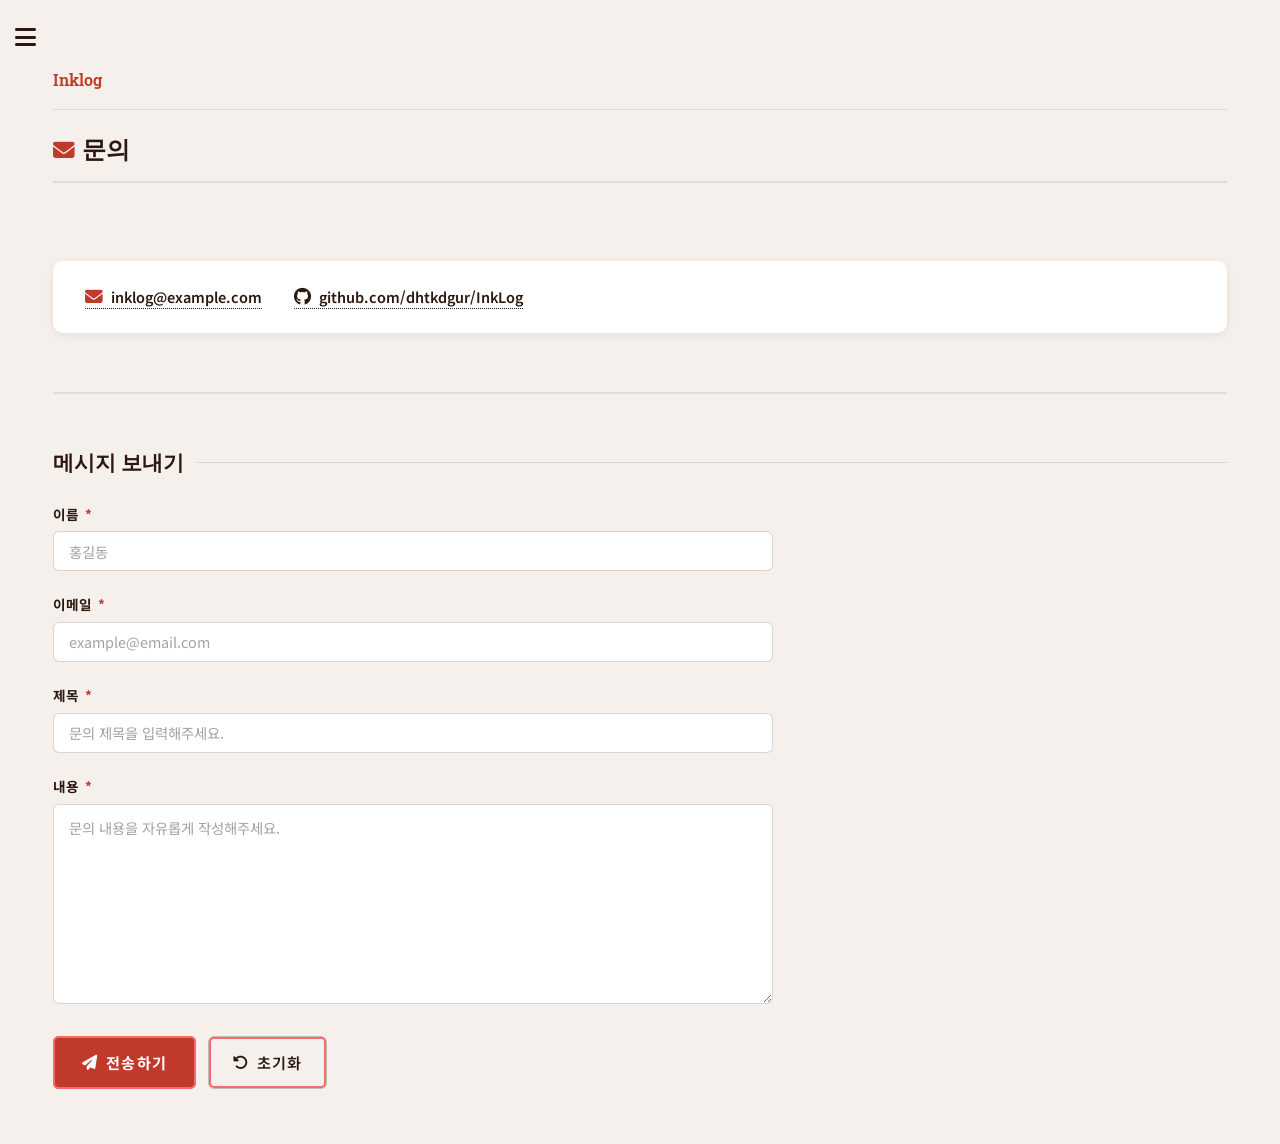
==== commit e66696fc: "docs: update GitHub URL in contact.html" ====
--- a/contact.html
+++ b/contact.html
@@ -39,9 +39,9 @@
               <i class="fa-solid fa-envelope" aria-hidden="true"></i>
               inklog@example.com
             </a>
-            <a href="https://github.com/inklog" target="_blank" rel="noopener noreferrer">
+            <a href="https://github.com/dhtkdgur/InkLog" target="_blank" rel="noopener noreferrer">
               <i class="fa-brands fa-github" aria-hidden="true"></i>
-              github.com/inklog
+              github.com/dhtkdgur/InkLog
             </a>
           </div>
         </section>
